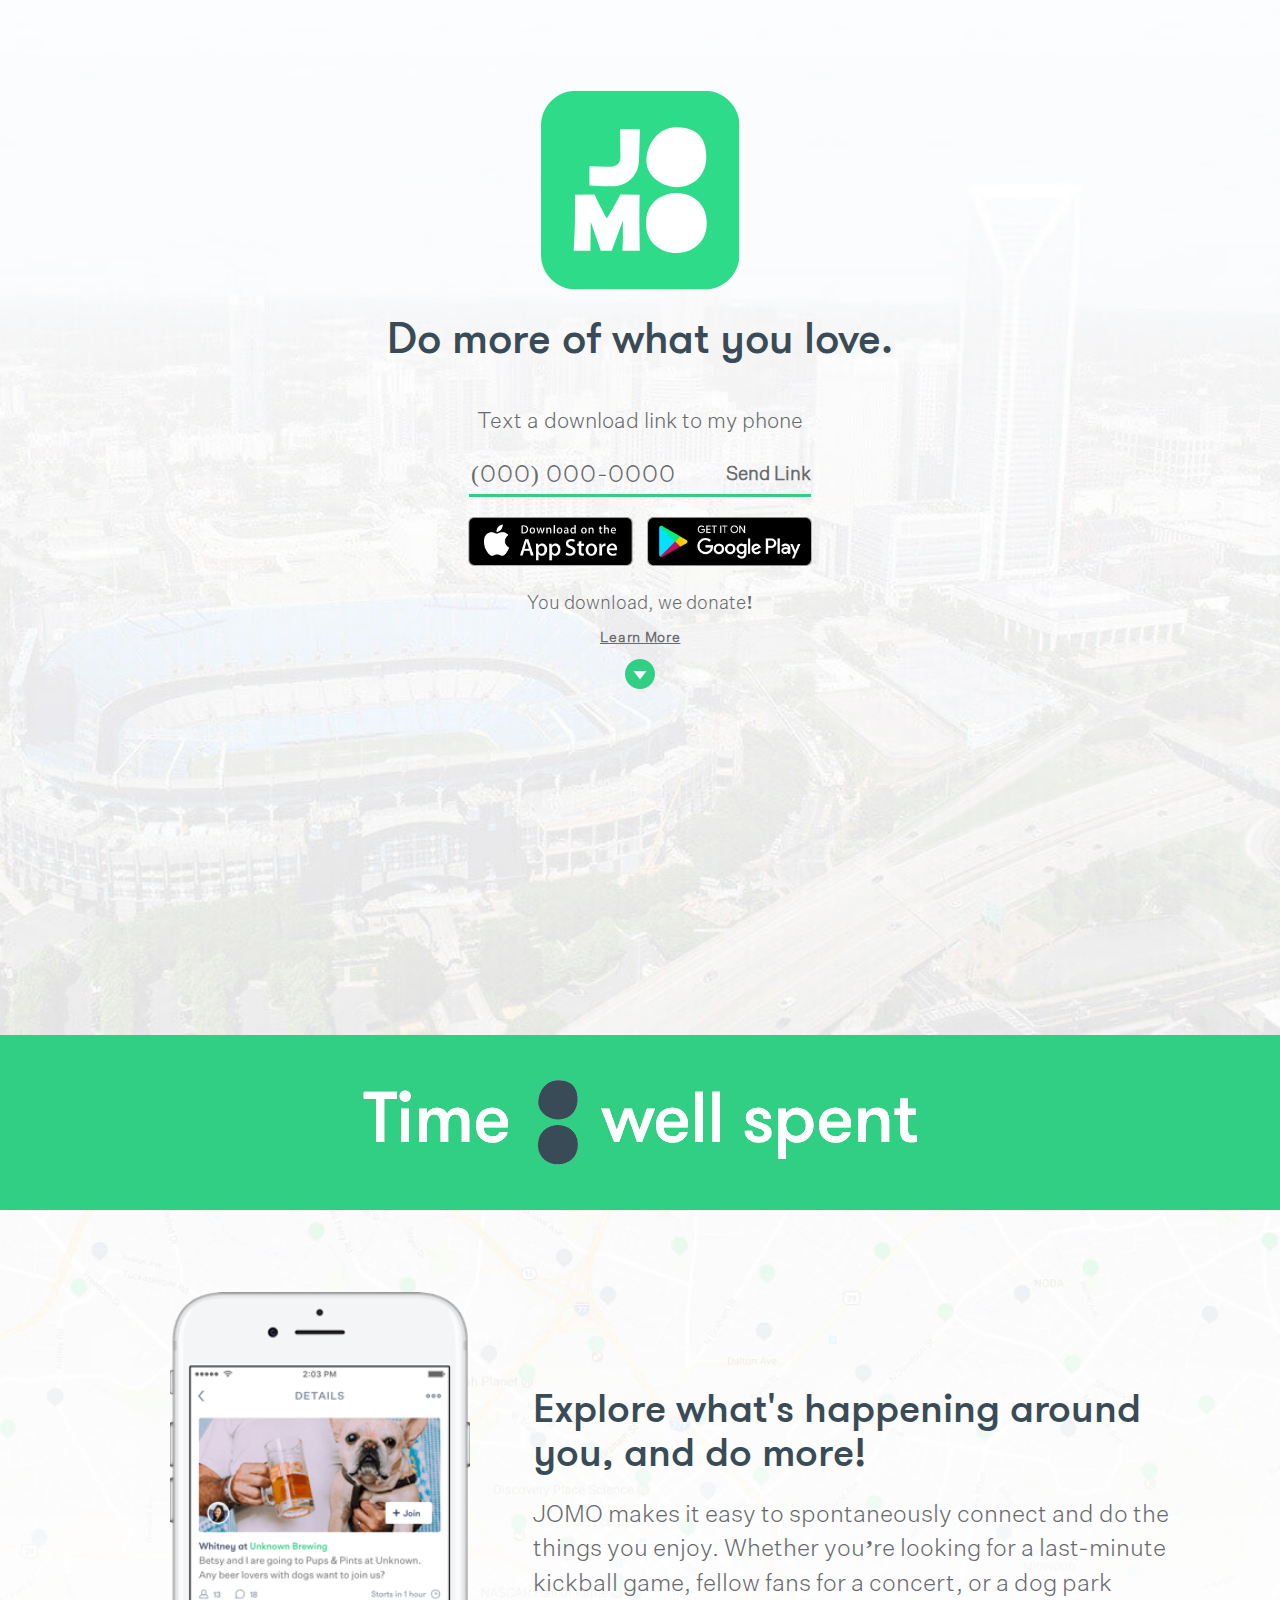
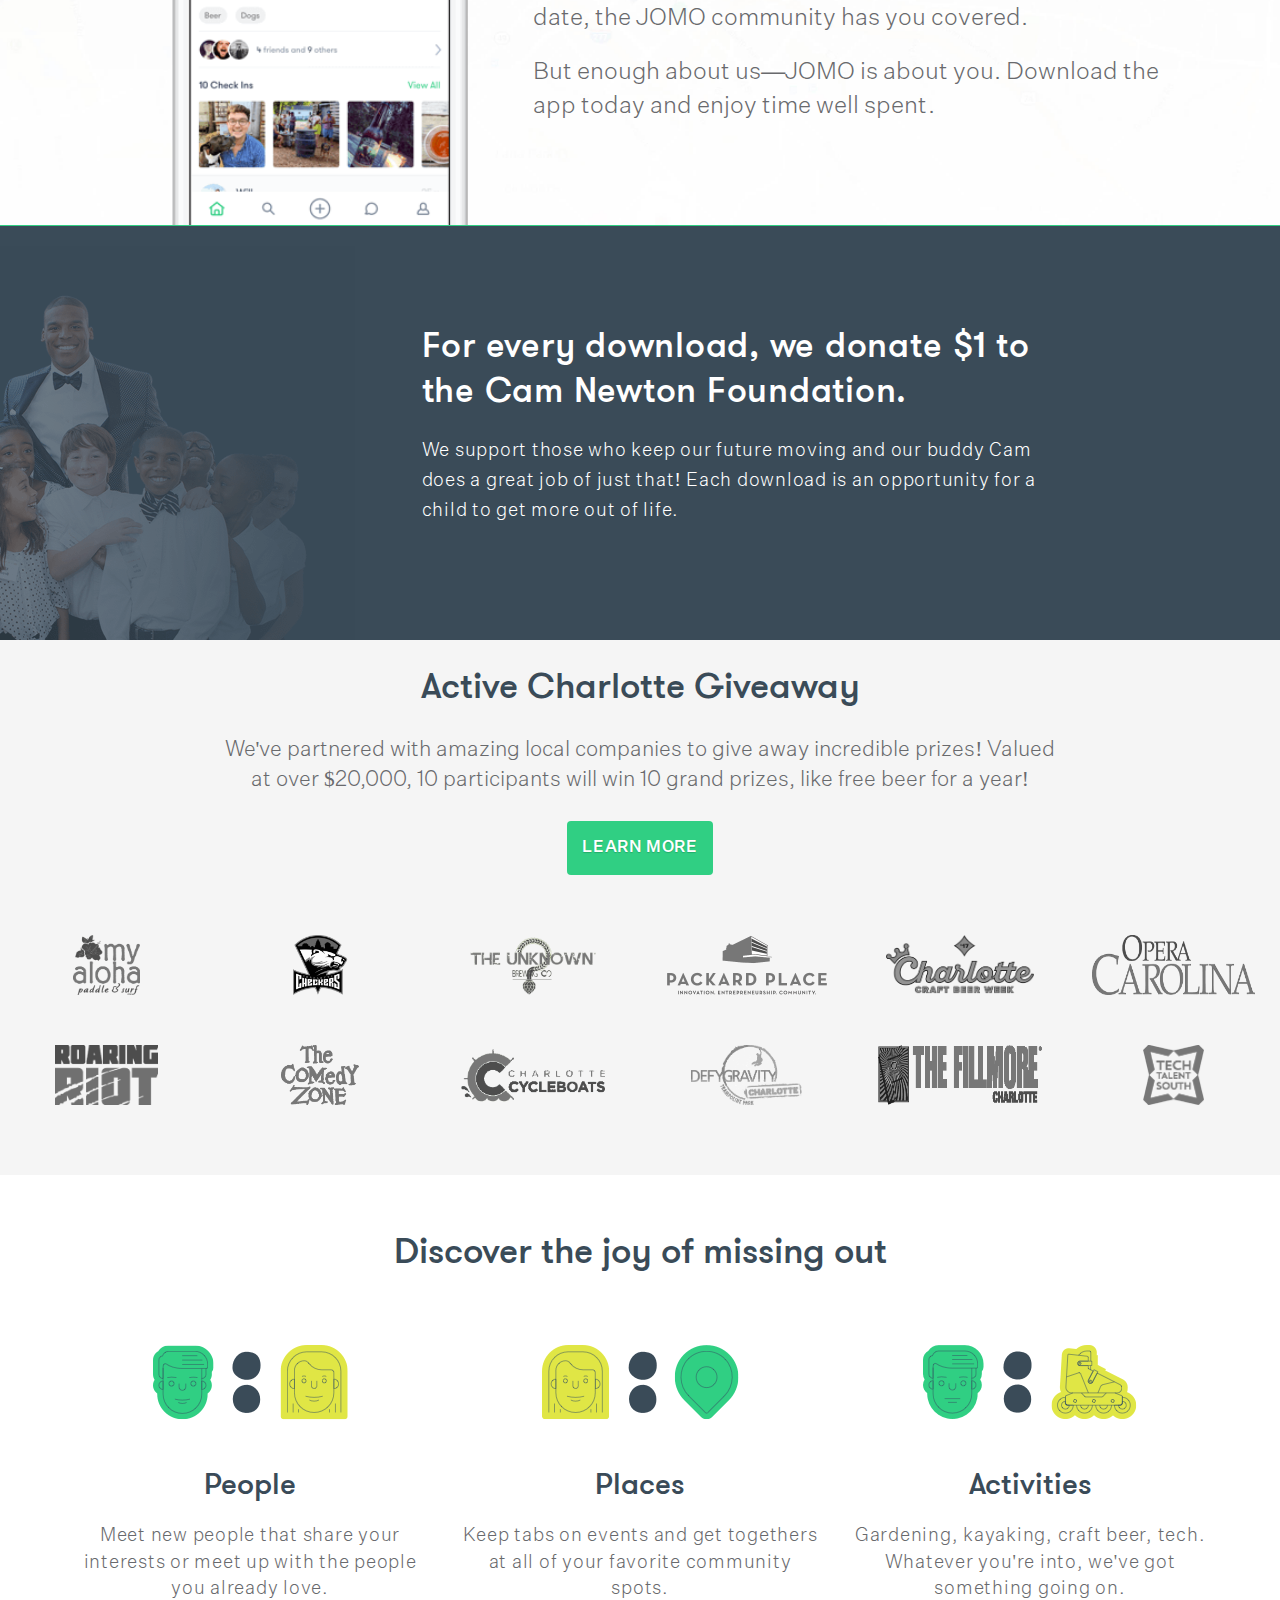
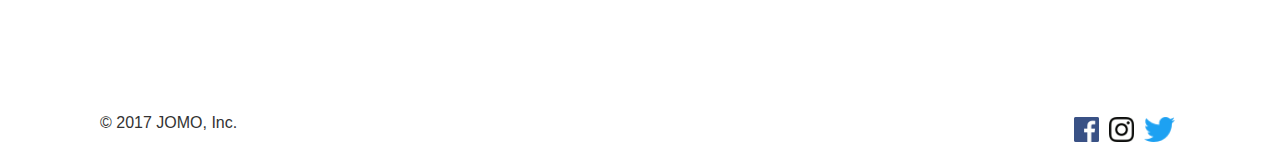
==== public/index.html @ 4aa49a3d "Try loading the charlotte stylesheet on homepage;" ====
<!-- Code created for the JOMO, Inc. website. Designed by Ryan Payne, code written by Jeff Berlin -->

<!DOCTYPE html PUBLIC "-//W3C//DTD HTML 4.01//EN"
      "http://www.w3.org/TR/html4/strict.dtd">
<html>
	<head profile="http://www.w3.org/TR/html4/strict.dtd">
		<meta charset="utf-8">
		<meta name="viewport" content="width=device-width, initial-scale=1">
		<link rel="icon" type="image/png" href="images/jomo_colon_favicon_16x16.png" style="width: 15px;">
		<title>JOMO - Joy of Missing Out</title>
		<!-- Latest compiled and minified CSS -->
    <link rel="stylesheet" href="https://maxcdn.bootstrapcdn.com/bootstrap/3.3.7/css/bootstrap.min.css" integrity="sha384-BVYiiSIFeK1dGmJRAkycuHAHRg32OmUcww7on3RYdg4Va+PmSTsz/K68vbdEjh4u" crossorigin="anonymous">
    <link rel="stylesheet" href="css/style.css">
    <link rel="stylesheet" href="css/charlotte_styles.css">
		<link rel="stylesheet" href="css/responsive.css">
		<link rel="stylesheet" href="css/top-section.css">
		<link rel="stylesheet" href="css/cam-foundation.css">
		<link rel="stylesheet" href="css/partnership.css">
		<link rel="stylesheet" href="css/map.css">
		<link rel="stylesheet" href="css/bottom-section.css">

		<!-- Google Analytics -->
		<script>

			(function(i,s,o,g,r,a,m){i['GoogleAnalyticsObject']=r;i[r]=i[r]||function(){
		  	(i[r].q=i[r].q||[]).push(arguments)},i[r].l=1*new Date();a=s.createElement(o),
		  	m=s.getElementsByTagName(o)[0];a.async=1;a.src=g;m.parentNode.insertBefore(a,m)
		  	})(window,document,'script','https://www.google-analytics.com/analytics.js','ga');

		 	ga('create', 'UA-104861584-1', 'auto');
		 	ga('send', 'pageview');

		</script>

		<!-- Facebook Pixel Code -->
		<script>

			!function(f,b,e,v,n,t,s)


			{if(f.fbq)return;n=f.fbq=function(){n.callMethod?


			n.callMethod.apply(n,arguments):n.queue.push(arguments)};


			if(!f._fbq)f._fbq=n;n.push=n;n.loaded=!0;n.version='2.0';


			n.queue=[];t=b.createElement(e);t.async=!0;


			t.src=v;s=b.getElementsByTagName(e)[0];


			s.parentNode.insertBefore(t,s)}(window,document,'script',


			'https://connect.facebook.net/en_US/fbevents.js');


			fbq('init', '852453918245778');


			fbq('track', 'PageView');

		</script>
		<noscript>
		<img height="1" width="1" src="https://www.facebook.com/tr?id=852453918245778&ev=PageView&noscript=1"/>
		</noscript>
		<!-- End Facebook Pixel Code -->

	</head>

	<body>

		<!-- TOP SECTION -->

		<div class="main container-fluid">

			<div class="time-logo-section">

				<img class="jomo-logo img-responsive center-block" src="images/jomo_logo.svg">

				<h3>Do more of what you love.</h3>

				<p class="sms-text">Text a download link to my phone</p>

				<div class="sms-form">

					<form class="form-group container" onsubmit="sendSMS(this); return false;">

						<div class="input-group">

							<input class="input-group-field phone-number" id="phone" placeholder="(000) 000-0000" type="tel" name="phone" onkeydown="javascript:backspacerDOWN(this,event);" onkeyup="javascript:backspacerUP(this,event);">

						</div>

						<div class="input-group-button">

							<input type="submit" class="button" value="Send Link">

						</div>

					</form>

					<a class="apple-link" id="ios-img" href="http://d.jomoapp.com/iOS">

						<img src="images/jomo_apple_appstore_min.png" class="img-responsive" id="store">

					</a>

					<a class="play-link" id="play-img" href="http://d.jomoapp.com/Android">

						<img src="images/jomo_google_appstore_min.png" class="img-responsive" id="store">

					</a>

				</div>

				<div class="header-under">

					<p>You download, we donate!</p>

					<input class="cam-button" id="cam-button" type="button" value="Learn More">

				</div>

				<div class="downarrow">

					<img class="downarrow-button" src="images/jomo_down_arrow.png">

				</div>

			</div>

		</div>

		<!-- 'Time : well spent' logo section -->

		<div class="container-fluid">

			<div class="time-img row">

				<div class="col-lg-12 col-md-12 col-sm-12 col-xs-12">

					<img class="img-responsive center-block" src="images/jomo_time_logo_min.png">

				</div>

			</div>

		</div>

		<!-- MAP SECTION -->

		<div class="map container-fluid">

			<div class="vertical-align">

				<div class="map-info vertical-margin col-lg-6 col-lg-push-5 col-md-6 col-md-push-5 col-sm-12 col-xs-12">

					<h1>Explore what's happening around you, and do more!</h1>

					<p class="hidden-xs">JOMO makes it easy to spontaneously connect and do the things you enjoy. Whether you’re looking for a last-minute kickball game, fellow fans for a concert, or a dog park date, the JOMO community has you covered.</p>

					<p class="hidden-xs">But enough about us—JOMO is about you. Download the app today and enjoy time well spent.</p>

				</div>

				<div class="phonemap col-lg-4 col-lg-pull-5 col-md-4 col-md-pull-5 col-sm-12">

					<img class="img-responsive center-block" src="images/jomo_event_screenshot_min.png">

				</div>

			</div>

		</div>

		<!-- CAM NEWTON FOUNDATION INFO -->

		<div class="cam container-fluid">

			<div class="row">

				<div class="camlogo col-lg-4 col-md-4 col-sm-12 col-xs-12">

					<img class="img-responsive center-block" src="images/jomo_cam_newton_foundation_kids_min.png">

				</div>

				<div class="donating col-lg-6 col-md-6 col-sm-12 col-xs-12">

					<h1 class="dollar">For every download, we donate $1 to the Cam Newton Foundation.</h1>

					<h5 class="hidden-sm hidden-xs">We support those who keep our future moving and our buddy Cam does a great job of just that! Each download is an opportunity for a child to get more out of life.</h5>

				</div>

			</div>

		</div>

		<!-- PARTNERSHIP SECTION -->

		<div class="container-fluid partnerships">

			<div class="col-sm-12 text-center">

				<h1>Active Charlotte Giveaway</h1>

				<!-- <p>We've teamed up with some amazing local companies! From beer and hockey to music and software, these companies keep Charlotte moving.</p> -->

				<p>We've partnered with amazing local companies to give away incredible prizes! Valued at over $20,000, 10 participants will win 10 grand prizes, like free beer for a year!</p>

				<!-- <img class="img-responsive center-block" src="images/jomo_partners.svg"> -->

				<a href="/charlotte"><button class="prizes-button img-responsive center-block">LEARN MORE</button></a>

			</div>

			<div class="partners row">

				<div class="col-lg-2 col-md-4 col-sm-4 col-xs-6">

					<a href="http://www.standuplkn.com/"><img class="img-responsive center-block" src="images/partners/jomo_my_aloha_grey_min.png"></a>

				</div>

				<div class="col-lg-2 col-md-4 col-sm-4 col-xs-6">

					<a href="http://www.gocheckers.com/"><img class="img-responsive center-block" src="images/partners/jomo_charlotte_checkers_grey_min.png"></a>

				</div>

				<div class="col-lg-2 col-md-4 col-sm-4 col-xs-6">

					<a href="http://www.unknownbrewing.com/"><img class="img-responsive center-block" src="images/partners/jomo_unknown_brewing_grey_min.png"></a>

				</div>

				<div class="col-lg-2 col-md-4 col-sm-4 col-xs-6">

					<a href="https://www.facebook.com/HQCLT/"><img class="img-responsive center-block" src="images/partners/jomo_packard_place_grey_min.png"></a>

				</div>

				<div class="col-lg-2 col-md-4 col-sm-4 col-xs-6">

					<a href="http://charlottecraftbeerweek.org/"><img class="img-responsive center-block" src="images/partners/jomo_charlotte_beer_week_grey_min.png"></a>

				</div>

				<div class="col-lg-2 col-md-4 col-sm-4 col-xs-6">

					<a href="https://www.operacarolina.org/"><img class="img-responsive center-block" src="images/partners/jomo_opera_carolina_grey_min.png"></a>

				</div>

				<div class="col-lg-2 col-md-4 col-sm-4 col-xs-6">

					<a href="https://roaringriot.com/"><img class="img-responsive center-block" src="images/partners/jomo_roaring_riot_grey_min.png"></a>

				</div>

				<div class="col-lg-2 col-md-4 col-sm-4 col-xs-6">

					<a href="https://www.cltcomedyzone.com/"><img class="img-responsive center-block" src="images/partners/jomo_comedy_zone_grey_min.png"></a>

				</div>

				<div class="col-lg-2 col-md-4 col-sm-4 col-xs-6">

					<a href="http://www.charlottecycleboats.com/"><img class="img-responsive center-block" src="images/partners/jomo_charlotte_cycleboats_logo_grey_min.png"></a>

				</div>

				<div class="col-lg-2 col-md-4 col-sm-4 col-xs-6">

					<a href="http://www.defycharlotte.com/"><img class="img-responsive center-block" src="images/partners/jomo_defy_gravity_grey_min.png"></a>

				</div>

				<div class="col-lg-2 col-md-4 col-sm-4 col-xs-6">

					<a href="http://www.fillmorecharlottenc.com/"><img class="img-responsive center-block" src="images/partners/jomo_fillmore_grey_min.png"></a>

				</div>

				<div class="col-lg-2 col-md-4 col-sm-4 col-xs-6">

					<a href="https://www.techtalentsouth.com/"><img class="img-responsive center-block" src="images/partners/jomo_tech_talent_south_grey_min.png"></a>

				</div>

			</div>

		</div>

		<!-- BOTTOM / FOOTER SECTION -->

		<div class="container-fluid bottom-header hidden-sm hidden-xs">

			<div class="col-sm-12">

				<h1>Discover the joy of missing out</h1>

			</div>

		</div>

		<div class="container bottom hidden-sm hidden-xs">

			<div class="row">

				<div class="col-md-4 bottom-info">

					<img class="img-responsive center-block" src="images/jomo_people_min.png">

					<h2>People</h2>

					<h5>Meet new people that share your interests or meet up with the people you already love.</h5>

				</div>

				<div class="col-md-4 bottom-info">

					<img class="img-responsive center-block" src="images/jomo_places_min.png" >

					<h2>Places</h2>

					<h5>Keep tabs on events and get togethers at all of your favorite community spots.</h5>

				</div>

				<div class="col-md-4 bottom-info">

					<img class="img-responsive center-block" src="images/jomo_activities_min.png" >

					<h2>Activities</h2>

					<h5>Gardening, kayaking, craft beer, tech. Whatever you're into, we've got something going on.</h5>

				</div>

			</div>

		</div>

		<div class="container-fluid footer">

			<div class="row">

				<div class="col-xs-6 col-xs-push-6">

					<a href="https://twitter.com/jomoapp"><img src="images/jomo_twitter_min.png" class="img-responsive"></a>

					<a href="https://www.instagram.com/jomoapp/"><img src="images/jomo_instagram_min.png" class="img-responsive"></a>

					<a href="https://www.facebook.com/JOMOapp/"><img src="images/jomo_facebook_min.png" class="img-responsive"></a>

				</div>

				<div class="col-xs-6 col-xs-pull-6">

					<p>&copy; 2017 JOMO, Inc.</p>

				</div>

			</div>

		</div>


    <!-- Latest compiled and minified JavaScript -->
    <script src="https://code.jquery.com/jquery-3.2.1.min.js" integrity="sha256-hwg4gsxgFZhOsEEamdOYGBf13FyQuiTwlAQgxVSNgt4=" crossorigin="anonymous"></script>
		<script src="https://cdnjs.cloudflare.com/ajax/libs/popper.js/1.11.0/umd/popper.min.js" integrity="sha384-b/U6ypiBEHpOf/4+1nzFpr53nxSS+GLCkfwBdFNTxtclqqenISfwAzpKaMNFNmj4" crossorigin="anonymous"></script>
		<script src="https://maxcdn.bootstrapcdn.com/bootstrap/3.3.7/js/bootstrap.min.js" integrity="sha384-Tc5IQib027qvyjSMfHjOMaLkfuWVxZxUPnCJA7l2mCWNIpG9mGCD8wGNIcPD7Txa" crossorigin="anonymous"></script>

		<script src="js/main.js"></script>
	</body>
</html>
---- public/css/style.css ----
/* Code created for the JOMO, Inc. website. Designed by Ryan Payne, code written by Jeff Berlin */

@font-face {
	font-family: GT-Walsheim-Medium;
	src: url(GT-WALSHEIM-PRO-MEDIUM_0.TTF);
}

@font-face {
	font-family: GT-Walsheim-Thin;
	src: url(GT-Walsheim-Pro-Trial-Thin.otf);
}

@font-face {
	font-family: GT-Walsheim-Oblique;
	src: url(GT-Walsheim-Pro-Trial-Light-Oblique.otf);
}

@font-face {
	font-family: SourceSansPro-Light;
	src: url(SourceSansPro-Light.otf);
}

@font-face {
	font-family: UntitledSansTest-Bold;
	src: url(UntitledSansTest-Bold.otf);
}

@font-face {
	font-family: UntitledSansTest-Light;
	src: url(UntitledSansTest-Light.otf);
}

@font-face {
	font-family: UntitledSansTest-Medium;
	src: url(UntitledSansTest-Medium.otf);
}

html, body {
	overflow-x: hidden;
	width: 100%;
}

.time-logo-section h3, .partnerships h1, .bottom-info h2, .bottom-header h1, .map-info h1  {
	font-family: "GT-Walsheim-Medium";
	color: #3a4b58;
}

.header-under h4 {
	font-family: "GT-Walsheim-Thin";
	color: #3a4b58;
}

.sms-text, #phone, #phone input, .input-group-field::placeholder, .header-under p, .header-under input, .input-group-button input, .map-info p, .partnerships p, .bottom-info h5, footer p {
	font-family: "UntitledSansTest-Light";
	color: #696a6d;
}

.prizes-button {
	margin-bottom: 5rem;
	/*margin-top: 1rem;*/
	font-size: 16px;
	color: #FFFFFF;
	letter-spacing: 0.8px;
	line-height: 24px;
	text-shadow: 0 1px 1px #23AB6A;
	background: #30CF83;
	border-radius: 4px;
	padding: 1.5rem;
	font-family: 'UntitledSansTest-Medium';
	outline: none;
	border: none;
}
---- public/css/charlotte_styles.css ----
/* Code created for the JOMO, Inc. website. Designed by Ryan Payne, code written by Jeff Berlin */

@font-face {
	font-family: GT-Walsheim-Medium;
	src: url(GT-WALSHEIM-PRO-MEDIUM_0.TTF);
}

@font-face {
	font-family: GT-Walsheim-Thin;
	src: url(GT-Walsheim-Pro-Trial-Thin.otf);
}

@font-face {
	font-family: GT-Walsheim-Oblique;
	src: url(GT-Walsheim-Pro-Trial-Light-Oblique.otf);
}

@font-face {
	font-family: SourceSansPro-Light;
	src: url(SourceSansPro-Light.otf);
}

@font-face {
	font-family: UntitledSansTest-Bold;
	src: url(UntitledSansTest-Bold.otf);
}

@font-face {
	font-family: UntitledSansTest-Light;
	src: url(UntitledSansTest-Light.otf);
}

@font-face {
	font-family: UntitledSansTest-Medium;
	src: url(UntitledSansTest-Medium.otf);
}

a {
	text-decoration: none !important;
}

/* colors: green #30cf83, blue #3a4b58, dark blue #211d3d, light grey #d2d4d3, dark grey #696a6d */

html, body {
	overflow-x: hidden;
	width: 100%;
}

.top-section {
	margin-top: 3rem;
	margin-bottom: 3rem;
}

.top-logo {
	height: 130px;
	margin-bottom: 2.5rem;
}

.top-section h1 {
	font-family: 'GT-Walsheim-Medium';
	color: #3a4b58;
	margin-bottom: 1.8rem;
}

.top-section h4 {
	font-family: 'UntitledSansTest-Light';
	color: #696a6d;
	font-weight: 400;
	font-size: 16pt;
	padding-left: 1rem;
	padding-right: 1rem;
	margin-bottom: 2.5rem;
}

.download-top {
	background-color: #3a4b58;
	padding-top: 4rem;
	padding-bottom: 4rem;
}

.download-top h1 {
	font-family: 'GT-Walsheim-Medium';
	color: #ffffff;
	font-size: 32pt;
	margin-bottom: 3.5rem;
}

.download-top h4 {
	color: #ffffff;
	font-family: 'GT-Walsheim-Medium';
	font-size: 20pt;
	margin-bottom: .5rem;
	letter-spacing: .2px;
}

.playstore img {
	height: 50px;
}

.playstore img:hover, .prizes img:hover, .playstore-images img:hover, .rules-button:hover {
	cursor: pointer;
}

.apple-store {
	margin-right: 2rem;
}

.playstore {
	display: inline-flex;
}

.entry {
	margin-top: 1rem;
}

.hint {
	padding: 1rem;
	display: inline-flex;
}

.hint img {
	height: 70px;
}

.hint h4 {
	font-family: 'UntitledSansTest-Light';
	color: #ffffff;
	font-size: 18pt;
	margin-top: 0px;
	margin-bottom: 0px;
	margin-left: 1rem;
	padding-top: 2rem;
}

/* Image for promotions */
.promos {
	margin-left: 1rem;
	margin-right: 1rem;
	margin-bottom: 5rem;
}

.prizes, .reminder {
	margin-top: 43px;
}

.prizes img, .reminder {
	max-height: 500px;
}

.reminder {
	background-image: url('../images/background_min.jpg');
	background-repeat: none;
	background-size: cover;
	height: 500px;
	width: 100%;
	display: inline-block;
}

.logo {
	height: 140px;
	margin-top: 8rem;
}

.reminder h2 {
	font-family: 'GT-Walsheim-Medium';
	color: #ffffff;
	margin-top: 4rem;
	padding-left: 2rem;
	padding-right: 2rem;
}

.playstore-images {
	display: inline-flex;
}

.playstore-images img {
	height: 50px;
	margin-top: 1.5rem;
}

.reminder h3, #drawing-date {
	font-family: 'UntitledSansTest-Light';
	color: #ffffff;
	margin-top: 4rem;
}

.bottom-section-mobile {
	background-color: #3a4b58;
	background-repeat: no-repeat;
	background-size: cover;
	margin-bottom: 5rem;
}

.bottom-section-mobile h2 {
	font-family: 'GT-Walsheim-Medium';
	color: #ffffff;
	margin-top: 4rem;
	padding-left: 1.5rem;
	padding-right: 1.5rem;
}

#drawing-date {
	margin-bottom: 5rem;
}

.rules-button {
	margin-bottom: 5rem;
	font-size: 18px;
	color: #FFFFFF;
	letter-spacing: 0.8px;
	line-height: 24px;
	text-shadow: 0 1px 1px #23AB6A;
	background: #30CF83;
	border-radius: 4px;
	padding: 2rem;
	font-family: 'UntitledSansTest-Medium';
	outline: none;
	border: none;
}

@media (max-width: 993px) {

	.top-section h4 {
		line-height: 1.4;
	}

}

@media (max-width: 977px) {

	.hint h4 {
		margin-left: 0;
		padding-left: 0 !important;
		padding-right: 0 !important;
	}

	.hint img {
		margin-left: 3rem;
	}

}

@media (max-width: 855px) {

	.download-top h4 {
		padding-right: 1.5rem;
		padding-left: 1.5rem;
	}

	.tip h4 {
		font-size: 14pt;
	}

}

@media (max-width: 769px) {

	.reminder h2 {
		padding-left: 1rem;
		padding-right: 1rem;
	}

	.hint {
		display: block;
	}

	.hint img {
		margin-left: auto;
		margin-top: .5rem;
	}

}

@media (max-width: 459px) {

	.logo {
		height: 120px;
	}

	.reminder h2 {
		font-size: 18pt;
	}

}

@media (max-width: 385px) {

	.logo {
		height: 110px;
	}

	.reminder h2 {
		font-size: 14pt;
	}

}
@media (max-width: 361px) {

	.top-section h4 {
		font-size: 14pt;
	}

}

/* RULES PAGE */

@media (max-width: 767px) {

	.main p {
		padding-right: 1rem;
		padding-left: 1rem;
	}

	.section {
		margin-left: 0rem !important;
	}

}

.prizes-button {
	margin-bottom: 5rem;
	/*margin-top: 1rem;*/
	font-size: 16px;
	color: #FFFFFF;
	letter-spacing: 0.8px;
	line-height: 24px;
	text-shadow: 0 1px 1px #23AB6A;
	background: #30CF83;
	border-radius: 4px;
	padding: 1.5rem;
	font-family: 'UntitledSansTest-Medium';
	outline: none;
	border: none;
}
---- public/css/responsive.css ----
/* Code created for the JOMO, Inc. website. Designed by Ryan Payne, code written by Jeff Berlin */

@media (max-width: 1363px) {

	.donating h5 {
		font-size: 14pt !important;
	}

}

@media (max-width: 1301px) {

	.dollar {
		font-size: 26pt;
	}

}

@media (max-width: 1199px) {

	.map-info p {
		font-size: 16pt !important;
	}

}

@media (max-width: 1169px) {

	.donating {
		margin-right: 0rem !important;
	}

	.phonemap h1 {
		font-size: 28pt;
	}

	.phonemap p {
		font-size: 18pt !important;
	}

}

@media (max-width: 1143px) {

	.dollar {
		font-size: 24pt;
	}

}


@media (max-width: 1131px) {

	.map-info h1, .map-info p {
		margin-left: 5rem !important;
	}

}

@media (max-width: 1047px) {

	.map-info h1 {
		font-size: 28pt !important;
	}

	.partnerships p {
		padding-right: 8rem !important;
		padding-left: 8rem !important;
	}

}

@media (max-width: 991px) {

	.time-logo-section {
		margin-right: 0rem !important;
		margin-bottom: 2rem;
		padding-left: 0rem !important;
		padding-right: 0rem !important;
		text-align: center;
	}

	.time-logo-section h3 {
		padding-right: 10rem !important;
		padding-left: 10rem !important;
		margin-bottom: 2rem;
	}

	.time-logo-section a {
		padding-top: 0 !important;
		padding-bottom: 0 !important;
	}

	.play-link, .play-link img, .apple-link img {
		padding-right: 0px !important;
	}

	.apple-link {
		margin-right: 10px;
	}

	.phonemap {
		text-align: center;
	}

	.phonemap img {
		margin-top: 12px !important;
	}

	.map-info {
		margin-bottom: 2rem !important;
		margin-top: 2rem !important;
		margin-left: 0rem !important;
		padding-left: 1rem !important;
		padding-right: 1rem !important;
		text-align: center;
	}

	.map-info h1, .map-info p {
		margin-left: 0 !important;
	}

	.map-info p {
		padding-right: 10rem !important;
		padding-left: 10rem !important; 
	}

	.donating {
		margin-top: 0 !important;
		margin-left: 0px !important;
		background-color: #30cf83;
	}

	.dollar {
		text-align: center;
		font-size: 24pt;
		margin-top: 1rem !important;
		margin-left: 2rem !important;
		margin-right: 2rem !important;
	}

	.footer {
		margin-top: 2rem;
	}

}

@media (max-width: 876px) {

	.partnerships p {
		font-size: 14pt !important;
	}

}

@media (max-width: 823px) {

	.time-logo-section h3, #phone, #phone input {
		font-size: 16pt;
	}

}

@media (max-width: 767px) {

	.map-info h1 {
		margin-top: 0rem !important;
		margin-bottom: 0rem !important;
	}

	.map-info {
		margin-top: 5rem !important;
		margin-bottom: 5rem !important;
	}

	.donating {
		margin-right: 0rem !important;
	}

	.dollar {
		font-size: 20pt;
	}

	.phonemap img, .footer p, .footer a {
		text-align: center;
	}

}

@media (max-width: 686px) {

	.map-info h1 {
		font-size: 24pt !important;
	}

}

@media (max-width: 667px) {

	.footer {
		padding-right: 10rem !important;
		padding-left: 10rem !important;
	}

}

@media (max-width: 590px) {

	.text-sms, .form-group, .sms-text {
		display: none;
	}

	.time-img img {
		height: 60px !important;
	}

	.partnerships p {
		padding-left: 2rem !important;
		padding-right: 2rem !important;
	}

}

@media (max-width: 579px) {

	.time-logo-section h3 {
		padding-left: 2rem !important;
		padding-right: 2rem !important;
	}

}

@media (max-width: 557px) {

	.map-info h1 {
		font-size: 22pt !important;
	}

}

@media (max-width: 512px) {

	.map-info h1 {
		font-size: 20pt !important;
	}

}

@media (max-width: 507px) {

	.footer {
		padding-left: 3rem !important;
		padding-right: 3rem !important;
	}

	.partners a img {
		height: 65px !important;
	}

}

@media (max-width: 490px) {

	.dollar {
		font-size: 18pt;
	}

}

@media (max-width: 430px) {

	.partnerships p {
		font-size: 12pt !important;
	}

	.jomo-logo {
		height: 150px !important;
	}

	.time-logo-section h3 {
		font-size: 30pt !important;
	}

}

@media (max-width: 413px) {

	.partners a img {
		height: 65px !important;
		margin-bottom: 1rem !important;
	}

}

@media (max-width: 367px) {

	.footer {
		padding-right: 1rem !important;
		padding-left: 1rem !important;
	}

}

@media (max-width: 359px) {

	.apple-link {
		margin-right: 0 !important;
	}

}

@media (max-width: 350px) {

	.partners a img {
		height: 60px !important;
	}

}

@media (max-width: 340px) {

	.dollar {
		font-size: 16pt;
	}

}

@media (max-width: 333px) {

	.time-logo-section a, .apple-link, .play-link {
		padding: 0 !important;
	}

	.time-logo-section, .time-logo-section h3, .jomo-logo {
		margin-bottom: 2rem !important;
	}

	.jomo-logo {
		height: 130px !important;
	}

	.time-logo-section {
		margin: 8vh 0 !important;
	}

	.time-logo-section h3 {
		font-size: 26pt !important;
	}

	.partnerships p {
		padding-left: 1rem !important;
		padding-right: 1rem !important;
	}

}
---- public/css/top-section.css ----
/* Code created for the JOMO, Inc. website. Designed by Ryan Payne, code written by Jeff Berlin */

.container-fluid {
	padding: 0;
}

.main {
	background-image: url('../images/jomo_charlotte_background_min.jpg');
	background-position: center;
	background-size: cover;
	background-repeat: no-repeat;
	text-align: center;
	height: 115vh;
	vertical-align: middle;
}

.time-logo-section {
	vertical-align: middle;
	margin: 10vh 0;
}

.jomo-logo {
	text-align: center;
	margin-bottom: 3rem;
}

.time-logo-section h3 {
	font-size: 32pt;
	margin-bottom: 4rem;
}

.sms-text {
	font-size: 16pt;
	font-weight: 550;
}

form {
	margin-top: 2rem;
	display: block;
	position: relative;
	min-width: 341px;
	text-align: center;
}

.form-group {
	position: relative;
	margin-bottom: 20px;
	width: 342px;
	padding-left: 0 !important;
	padding-right: 0 !important;
}

.form-group input {
	border: 0;
	outline: none;
}

.input-group input {
	background-color: transparent;
	vertical-align: middle;
	font-size: 18pt;
	letter-spacing: .95px;
	text-align: left;
	width: 248px;
}

.input-group {
	display: table;
	width: 100%;
}

.input-group, .input-group-button {
	display: table-cell;
	border-bottom: 3px solid #30cf83;
	text-align: left;
}

.input-group-button {
	padding-top: 0;
	padding-bottom: 0;
	height: 100%;
}

.input-group-button input {
	background-color: transparent;
	border-radius: 10px;
	font-weight: 900;
	font-size: 14pt;
	vertical-align: middle;
	padding: 0;
}

.input-group-button input:active {
	transform: translateY(2px);
}

.time-logo-section a {
	width: 165px;
	display: inline-block;
	padding-left: 0px;
}

.time-logo-section a img:active {
	transform: translateY(1px);
}

.apple-link {
	margin-right: 1rem;
}

.header-under {
	margin-top: 2rem;
}

.header-under p {
	font-size: 14pt;
	font-weight: 550;
}

.header-under input {
	background-color: transparent;
	border: 0;
	border-radius: 0;
	padding: 0;
	text-decoration: underline;
	letter-spacing: 0.05em;
	line-height: 1.46;
	font-weight: 900;
	outline: none;
	margin-bottom: 1rem;
}

.downarrow img {
	width: 30px;
}

.downarrow {
	text-align: center;
}

.downarrow img:hover {
	cursor: pointer;
}

/* Time : well spent logo section */

.time-img {
	background-color: #30cf83;
	text-align: center;
}

.time-img img {
	padding: 15px;
	margin: 3rem auto;
	height: fit-content;
}
---- public/css/partnership.css ----
/* Code created for the JOMO, Inc. website. Designed by Ryan Payne, code written by Jeff Berlin */

.partnerships {
	background-color: #f5f5f5;
	width: 100%;
	text-align: center;
	margin-top: -5px;
}

.partnerships h1 {
	text-align: center;
	margin-top: 3rem;
	margin-bottom: 2.5rem;
	color: #3a4b58;
}

.partnerships p {
	font-size: 16pt;
	margin-bottom: 2.5rem;
	padding-left: 20rem;
	padding-right: 20rem;
}

.text-center img {
	margin-bottom: 4rem;
}

.partners {
	text-align: center;
	margin-top: 3rem;
	margin-bottom: 3rem;
	padding-left: 15px;
	padding-right: 15px;
}

.partners a img {
	height: 80px;
	padding: 10px;
	margin-bottom: 3rem;
	vertical-align: middle;
}

a {
	text-decoration: none !important;
}

.prizes-button {
	margin-bottom: 5rem;
	/*margin-top: 1rem;*/
	font-size: 16px;
	color: #FFFFFF;
	letter-spacing: 0.8px;
	line-height: 24px;
	text-shadow: 0 1px 1px #23AB6A;
	background: #30CF83;
	border-radius: 4px;
	padding: 1.5rem;
	font-family: 'UntitledSansTest-Medium';
	outline: none;
	border: none;
}
---- public/css/map.css ----
/* Code created for the JOMO, Inc. website. Designed by Ryan Payne, code written by Jeff Berlin */

.map {
	background-image: url('../images/jomo_charlotte_map_pins_min.jpg');
	background-position: center;
	background-repeat: no-repeat;
	background-size: cover;
	border-bottom: 1px solid #30cf83;
	margin-top: -5px;
	width: 100%;
	display: flex;
}

.phonemap img {
	width: 300px;
	margin-top: 82px;
}

.phonemap {
	padding: 0;
}

.map-info {
	margin-top: 16rem;
	vertical-align: middle;
	padding: 0;
}

.map-info h1 {
	font-size: 30pt;
}

.map-info p {
	font-size: 18pt;
	font-weight: 550;
	margin-top: 20px;
}
---- public/css/bottom-section.css ----
/* Code created for the JOMO, Inc. website. Designed by Ryan Payne, code written by Jeff Berlin */

.bottom-header h1 {
	text-align: center;
	padding-top: 40px;
	margin-bottom: 50px;
	background-color: transparent;
}

.bottom {
	text-align: center;
}

.bottom-info img, .bottom-info h2 {
	padding-bottom: 10px;
}

.bottom-info h5 {
	line-height: 140%;
	letter-spacing: .75px;
	font-size: 14pt;
}

.bottom-info {
	margin-bottom: 100px;
}

.footer {
	margin-bottom: 20px;
	padding-right: 10rem;
	padding-left: 10rem;
}

.footer p {
	float: left;
	vertical-align: middle;
	font-size: 12pt;
}

.footer a {
	float: right;
	display: inline-block;
	padding: .5rem;
}

.footer a img {
	height: 25px;
}
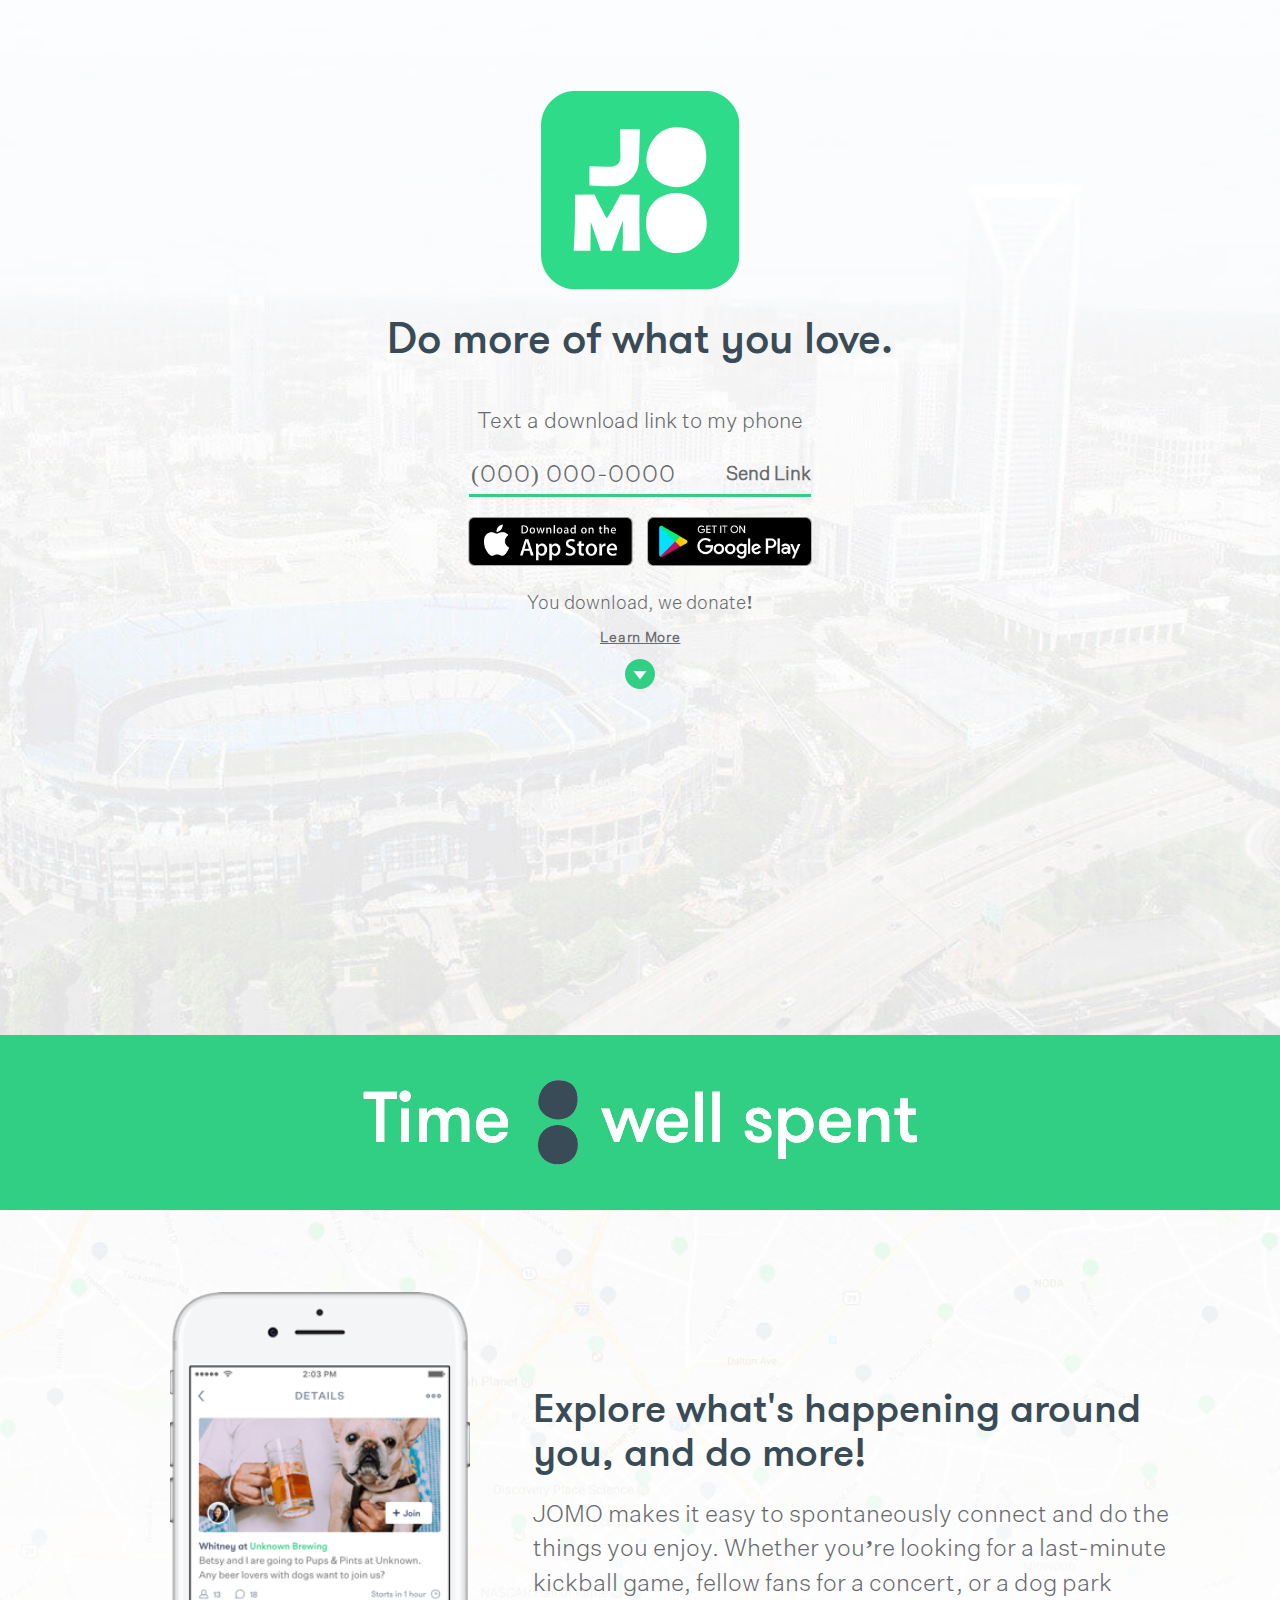
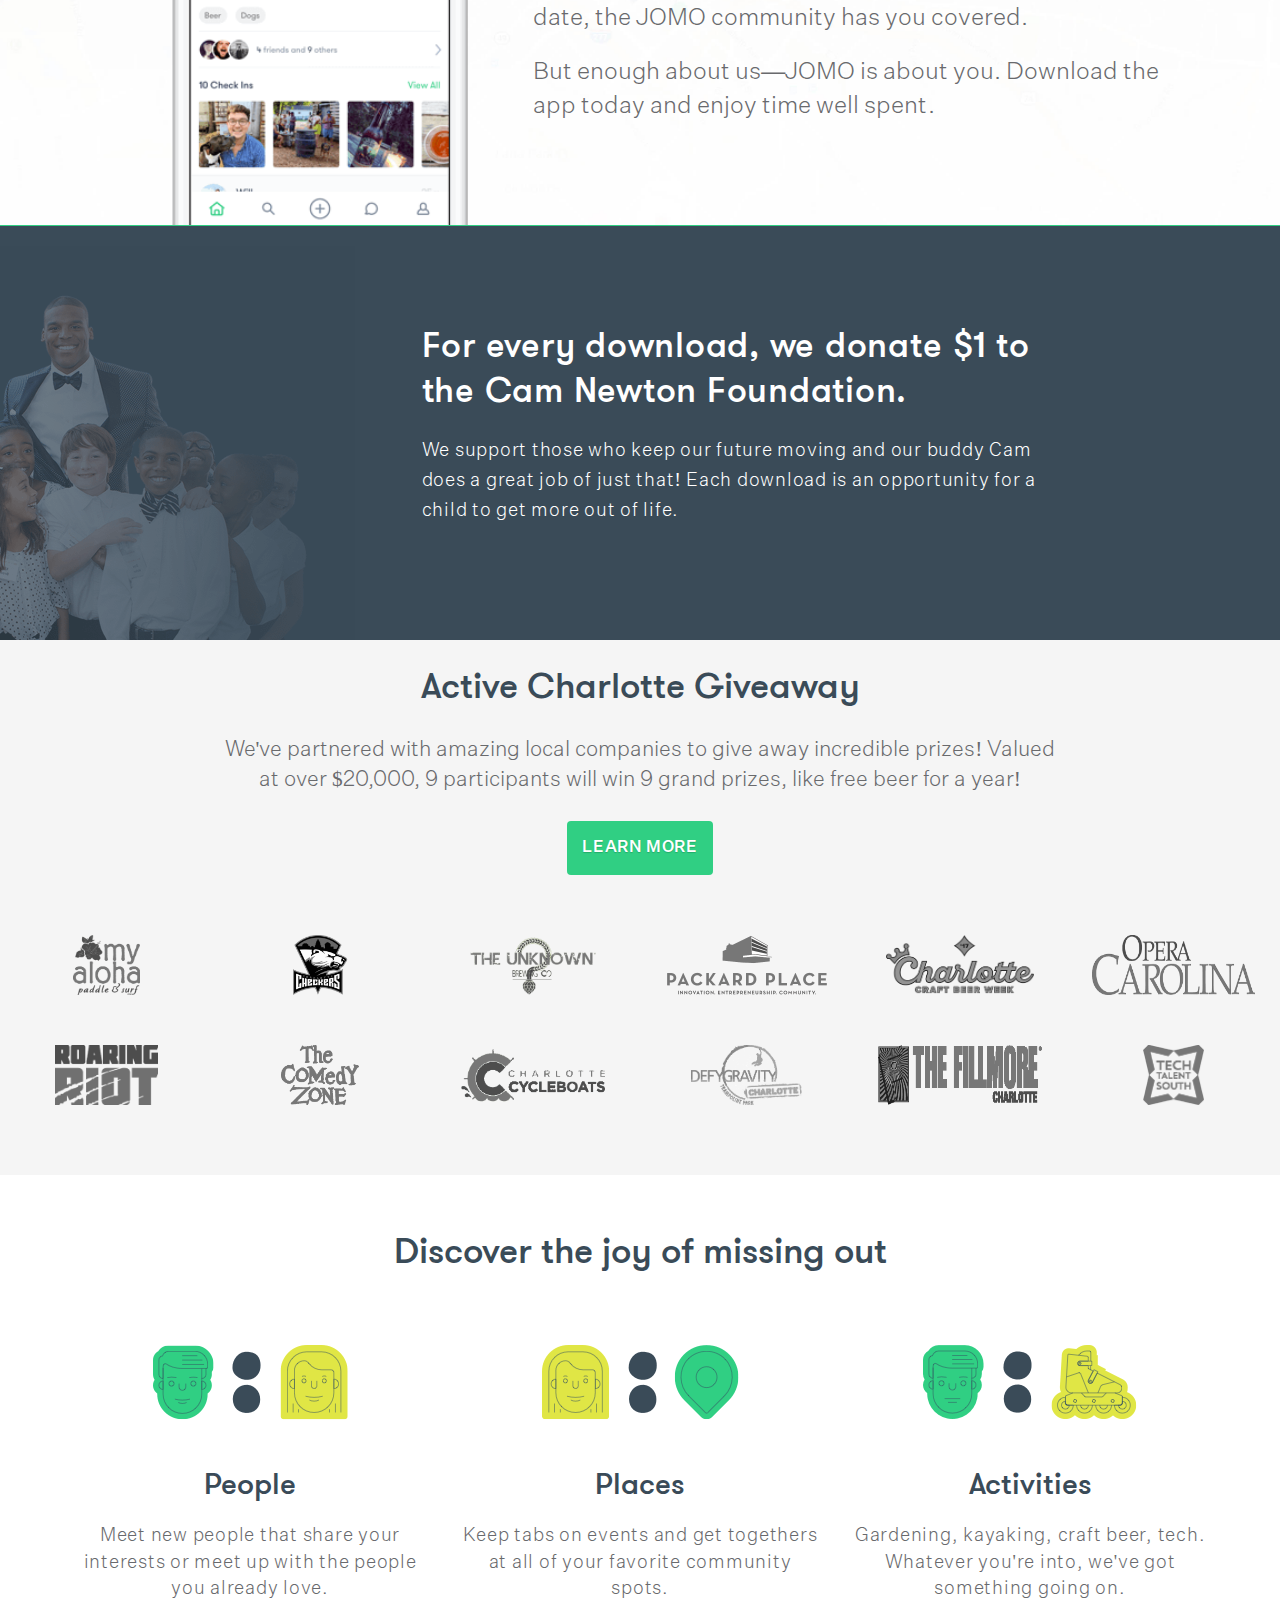
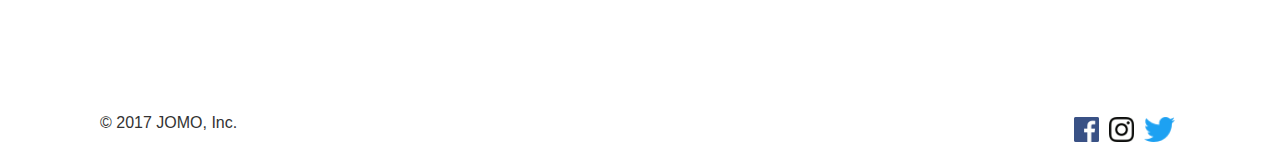
==== commit 1338ec34: "Fixed number of prizes in partnerships section" ====
--- a/public/index.html
+++ b/public/index.html
@@ -11,7 +11,6 @@
 		<!-- Latest compiled and minified CSS -->
     <link rel="stylesheet" href="https://maxcdn.bootstrapcdn.com/bootstrap/3.3.7/css/bootstrap.min.css" integrity="sha384-BVYiiSIFeK1dGmJRAkycuHAHRg32OmUcww7on3RYdg4Va+PmSTsz/K68vbdEjh4u" crossorigin="anonymous">
     <link rel="stylesheet" href="css/style.css">
-    <link rel="stylesheet" href="css/charlotte_styles.css">
 		<link rel="stylesheet" href="css/responsive.css">
 		<link rel="stylesheet" href="css/top-section.css">
 		<link rel="stylesheet" href="css/cam-foundation.css">
@@ -77,221 +76,145 @@
 		<!-- TOP SECTION -->
 
 		<div class="main container-fluid">
-
 			<div class="time-logo-section">
-
 				<img class="jomo-logo img-responsive center-block" src="images/jomo_logo.svg">
 
 				<h3>Do more of what you love.</h3>
-
 				<p class="sms-text">Text a download link to my phone</p>
 
 				<div class="sms-form">
-
 					<form class="form-group container" onsubmit="sendSMS(this); return false;">
-
 						<div class="input-group">
-
 							<input class="input-group-field phone-number" id="phone" placeholder="(000) 000-0000" type="tel" name="phone" onkeydown="javascript:backspacerDOWN(this,event);" onkeyup="javascript:backspacerUP(this,event);">
-
 						</div>
 
 						<div class="input-group-button">
-
 							<input type="submit" class="button" value="Send Link">
-
 						</div>
-
 					</form>
 
-					<a class="apple-link" id="ios-img" href="http://d.jomoapp.com/iOS">
-
+					<a class="apple-link" id="ios-img" href="https://itunes.apple.com/us/app/jomo-time-well-spent/id1196979318" target="_blank">
 						<img src="images/jomo_apple_appstore_min.png" class="img-responsive" id="store">
-
 					</a>
 
-					<a class="play-link" id="play-img" href="http://d.jomoapp.com/Android">
-
+					<a class="play-link" id="play-img" href="https://play.google.com/store/apps/details?id=com.jomoapp.jomo&hl=en" target="_blank">
 						<img src="images/jomo_google_appstore_min.png" class="img-responsive" id="store">
-
 					</a>
-
 				</div>
 
 				<div class="header-under">
-
 					<p>You download, we donate!</p>
 
 					<input class="cam-button" id="cam-button" type="button" value="Learn More">
-
 				</div>
 
 				<div class="downarrow">
-
 					<img class="downarrow-button" src="images/jomo_down_arrow.png">
-
-				</div>
-
-			</div>
-
+				</div>
+
+			</div>
 		</div>
 
 		<!-- 'Time : well spent' logo section -->
 
 		<div class="container-fluid">
-
 			<div class="time-img row">
-
 				<div class="col-lg-12 col-md-12 col-sm-12 col-xs-12">
-
 					<img class="img-responsive center-block" src="images/jomo_time_logo_min.png">
-
-				</div>
-
-			</div>
-
+				</div>
+			</div>
 		</div>
 
 		<!-- MAP SECTION -->
 
 		<div class="map container-fluid">
-
 			<div class="vertical-align">
-
 				<div class="map-info vertical-margin col-lg-6 col-lg-push-5 col-md-6 col-md-push-5 col-sm-12 col-xs-12">
-
 					<h1>Explore what's happening around you, and do more!</h1>
-
 					<p class="hidden-xs">JOMO makes it easy to spontaneously connect and do the things you enjoy. Whether you’re looking for a last-minute kickball game, fellow fans for a concert, or a dog park date, the JOMO community has you covered.</p>
-
 					<p class="hidden-xs">But enough about us—JOMO is about you. Download the app today and enjoy time well spent.</p>
-
 				</div>
 
 				<div class="phonemap col-lg-4 col-lg-pull-5 col-md-4 col-md-pull-5 col-sm-12">
-
 					<img class="img-responsive center-block" src="images/jomo_event_screenshot_min.png">
-
-				</div>
-
-			</div>
-
+				</div>
+			</div>
 		</div>
 
 		<!-- CAM NEWTON FOUNDATION INFO -->
 
 		<div class="cam container-fluid">
-
 			<div class="row">
-
 				<div class="camlogo col-lg-4 col-md-4 col-sm-12 col-xs-12">
-
 					<img class="img-responsive center-block" src="images/jomo_cam_newton_foundation_kids_min.png">
-
 				</div>
 
 				<div class="donating col-lg-6 col-md-6 col-sm-12 col-xs-12">
-
 					<h1 class="dollar">For every download, we donate $1 to the Cam Newton Foundation.</h1>
-
 					<h5 class="hidden-sm hidden-xs">We support those who keep our future moving and our buddy Cam does a great job of just that! Each download is an opportunity for a child to get more out of life.</h5>
-
-				</div>
-
-			</div>
-
+				</div>
+			</div>
 		</div>
 
 		<!-- PARTNERSHIP SECTION -->
 
 		<div class="container-fluid partnerships">
-
 			<div class="col-sm-12 text-center">
-
 				<h1>Active Charlotte Giveaway</h1>
 
 				<!-- <p>We've teamed up with some amazing local companies! From beer and hockey to music and software, these companies keep Charlotte moving.</p> -->
-
-				<p>We've partnered with amazing local companies to give away incredible prizes! Valued at over $20,000, 10 participants will win 10 grand prizes, like free beer for a year!</p>
-
+				<p>We've partnered with amazing local companies to give away incredible prizes! Valued at over $20,000, 9 participants will win 9 grand prizes, like free beer for a year!</p>
 				<!-- <img class="img-responsive center-block" src="images/jomo_partners.svg"> -->
-
-				<a href="/charlotte"><button class="prizes-button img-responsive center-block">LEARN MORE</button></a>
-
+				<a href="/charlotte"><button class="prizes-button" target="_self">LEARN MORE</button></a>
 			</div>
 
 			<div class="partners row">
-
-				<div class="col-lg-2 col-md-4 col-sm-4 col-xs-6">
-
+				<div class="col-lg-2 col-md-4 col-sm-4 col-xs-6">
 					<a href="http://www.standuplkn.com/"><img class="img-responsive center-block" src="images/partners/jomo_my_aloha_grey_min.png"></a>
-
-				</div>
-
-				<div class="col-lg-2 col-md-4 col-sm-4 col-xs-6">
-
+				</div>
+
+				<div class="col-lg-2 col-md-4 col-sm-4 col-xs-6">
 					<a href="http://www.gocheckers.com/"><img class="img-responsive center-block" src="images/partners/jomo_charlotte_checkers_grey_min.png"></a>
-
-				</div>
-
-				<div class="col-lg-2 col-md-4 col-sm-4 col-xs-6">
-
+				</div>
+
+				<div class="col-lg-2 col-md-4 col-sm-4 col-xs-6">
 					<a href="http://www.unknownbrewing.com/"><img class="img-responsive center-block" src="images/partners/jomo_unknown_brewing_grey_min.png"></a>
-
-				</div>
-
-				<div class="col-lg-2 col-md-4 col-sm-4 col-xs-6">
-
+				</div>
+
+				<div class="col-lg-2 col-md-4 col-sm-4 col-xs-6">
 					<a href="https://www.facebook.com/HQCLT/"><img class="img-responsive center-block" src="images/partners/jomo_packard_place_grey_min.png"></a>
-
-				</div>
-
-				<div class="col-lg-2 col-md-4 col-sm-4 col-xs-6">
-
+				</div>
+
+				<div class="col-lg-2 col-md-4 col-sm-4 col-xs-6">
 					<a href="http://charlottecraftbeerweek.org/"><img class="img-responsive center-block" src="images/partners/jomo_charlotte_beer_week_grey_min.png"></a>
-
-				</div>
-
-				<div class="col-lg-2 col-md-4 col-sm-4 col-xs-6">
-
+				</div>
+
+				<div class="col-lg-2 col-md-4 col-sm-4 col-xs-6">
 					<a href="https://www.operacarolina.org/"><img class="img-responsive center-block" src="images/partners/jomo_opera_carolina_grey_min.png"></a>
-
-				</div>
-
-				<div class="col-lg-2 col-md-4 col-sm-4 col-xs-6">
-
+				</div>
+
+				<div class="col-lg-2 col-md-4 col-sm-4 col-xs-6">
 					<a href="https://roaringriot.com/"><img class="img-responsive center-block" src="images/partners/jomo_roaring_riot_grey_min.png"></a>
-
-				</div>
-
-				<div class="col-lg-2 col-md-4 col-sm-4 col-xs-6">
-
+				</div>
+
+				<div class="col-lg-2 col-md-4 col-sm-4 col-xs-6">
 					<a href="https://www.cltcomedyzone.com/"><img class="img-responsive center-block" src="images/partners/jomo_comedy_zone_grey_min.png"></a>
-
-				</div>
-
-				<div class="col-lg-2 col-md-4 col-sm-4 col-xs-6">
-
+				</div>
+
+				<div class="col-lg-2 col-md-4 col-sm-4 col-xs-6">
 					<a href="http://www.charlottecycleboats.com/"><img class="img-responsive center-block" src="images/partners/jomo_charlotte_cycleboats_logo_grey_min.png"></a>
-
-				</div>
-
-				<div class="col-lg-2 col-md-4 col-sm-4 col-xs-6">
-
+				</div>
+
+				<div class="col-lg-2 col-md-4 col-sm-4 col-xs-6">
 					<a href="http://www.defycharlotte.com/"><img class="img-responsive center-block" src="images/partners/jomo_defy_gravity_grey_min.png"></a>
-
-				</div>
-
-				<div class="col-lg-2 col-md-4 col-sm-4 col-xs-6">
-
+				</div>
+
+				<div class="col-lg-2 col-md-4 col-sm-4 col-xs-6">
 					<a href="http://www.fillmorecharlottenc.com/"><img class="img-responsive center-block" src="images/partners/jomo_fillmore_grey_min.png"></a>
-
-				</div>
-
-				<div class="col-lg-2 col-md-4 col-sm-4 col-xs-6">
-
+				</div>
+
+				<div class="col-lg-2 col-md-4 col-sm-4 col-xs-6">
 					<a href="https://www.techtalentsouth.com/"><img class="img-responsive center-block" src="images/partners/jomo_tech_talent_south_grey_min.png"></a>
-
 				</div>
 
 			</div>
@@ -301,75 +224,50 @@
 		<!-- BOTTOM / FOOTER SECTION -->
 
 		<div class="container-fluid bottom-header hidden-sm hidden-xs">
-
 			<div class="col-sm-12">
-
 				<h1>Discover the joy of missing out</h1>
-
-			</div>
-
+			</div>
 		</div>
 
 		<div class="container bottom hidden-sm hidden-xs">
-
 			<div class="row">
-
 				<div class="col-md-4 bottom-info">
-
 					<img class="img-responsive center-block" src="images/jomo_people_min.png">
 
 					<h2>People</h2>
-
 					<h5>Meet new people that share your interests or meet up with the people you already love.</h5>
-
 				</div>
 
 				<div class="col-md-4 bottom-info">
-
-					<img class="img-responsive center-block" src="images/jomo_places_min.png" >
+					<img class="img-responsive center-block" src="images/jomo_places_min.png">
 
 					<h2>Places</h2>
-
 					<h5>Keep tabs on events and get togethers at all of your favorite community spots.</h5>
-
 				</div>
 
 				<div class="col-md-4 bottom-info">
-
-					<img class="img-responsive center-block" src="images/jomo_activities_min.png" >
+					<img class="img-responsive center-block" src="images/jomo_activities_min.png">
 
 					<h2>Activities</h2>
-
 					<h5>Gardening, kayaking, craft beer, tech. Whatever you're into, we've got something going on.</h5>
-
-				</div>
-
-			</div>
-
+				</div>
+			</div>
 		</div>
 
 		<div class="container-fluid footer">
-
 			<div class="row">
-
 				<div class="col-xs-6 col-xs-push-6">
-
 					<a href="https://twitter.com/jomoapp"><img src="images/jomo_twitter_min.png" class="img-responsive"></a>
 
 					<a href="https://www.instagram.com/jomoapp/"><img src="images/jomo_instagram_min.png" class="img-responsive"></a>
 
 					<a href="https://www.facebook.com/JOMOapp/"><img src="images/jomo_facebook_min.png" class="img-responsive"></a>
-
 				</div>
 
 				<div class="col-xs-6 col-xs-pull-6">
-
 					<p>&copy; 2017 JOMO, Inc.</p>
-
-				</div>
-
-			</div>
-
+				</div>
+			</div>
 		</div>
 
 
--- a/public/css/style.css
+++ b/public/css/style.css
@@ -54,19 +54,3 @@
 	font-family: "UntitledSansTest-Light";
 	color: #696a6d;
 }
-
-.prizes-button {
-	margin-bottom: 5rem;
-	/*margin-top: 1rem;*/
-	font-size: 16px;
-	color: #FFFFFF;
-	letter-spacing: 0.8px;
-	line-height: 24px;
-	text-shadow: 0 1px 1px #23AB6A;
-	background: #30CF83;
-	border-radius: 4px;
-	padding: 1.5rem;
-	font-family: 'UntitledSansTest-Medium';
-	outline: none;
-	border: none;
-}
--- a/public/css/partnership.css
+++ b/public/css/partnership.css
@@ -46,7 +46,6 @@
 
 .prizes-button {
 	margin-bottom: 5rem;
-	/*margin-top: 1rem;*/
 	font-size: 16px;
 	color: #FFFFFF;
 	letter-spacing: 0.8px;
@@ -58,4 +57,11 @@
 	font-family: 'UntitledSansTest-Medium';
 	outline: none;
 	border: none;
+	display: inline-block;
+	text-align: center;
+    white-space: nowrap;
+    vertical-align: middle;
+    font-weight: 400;
+    touch-action: manipulation;
+    cursor: pointer;
 }
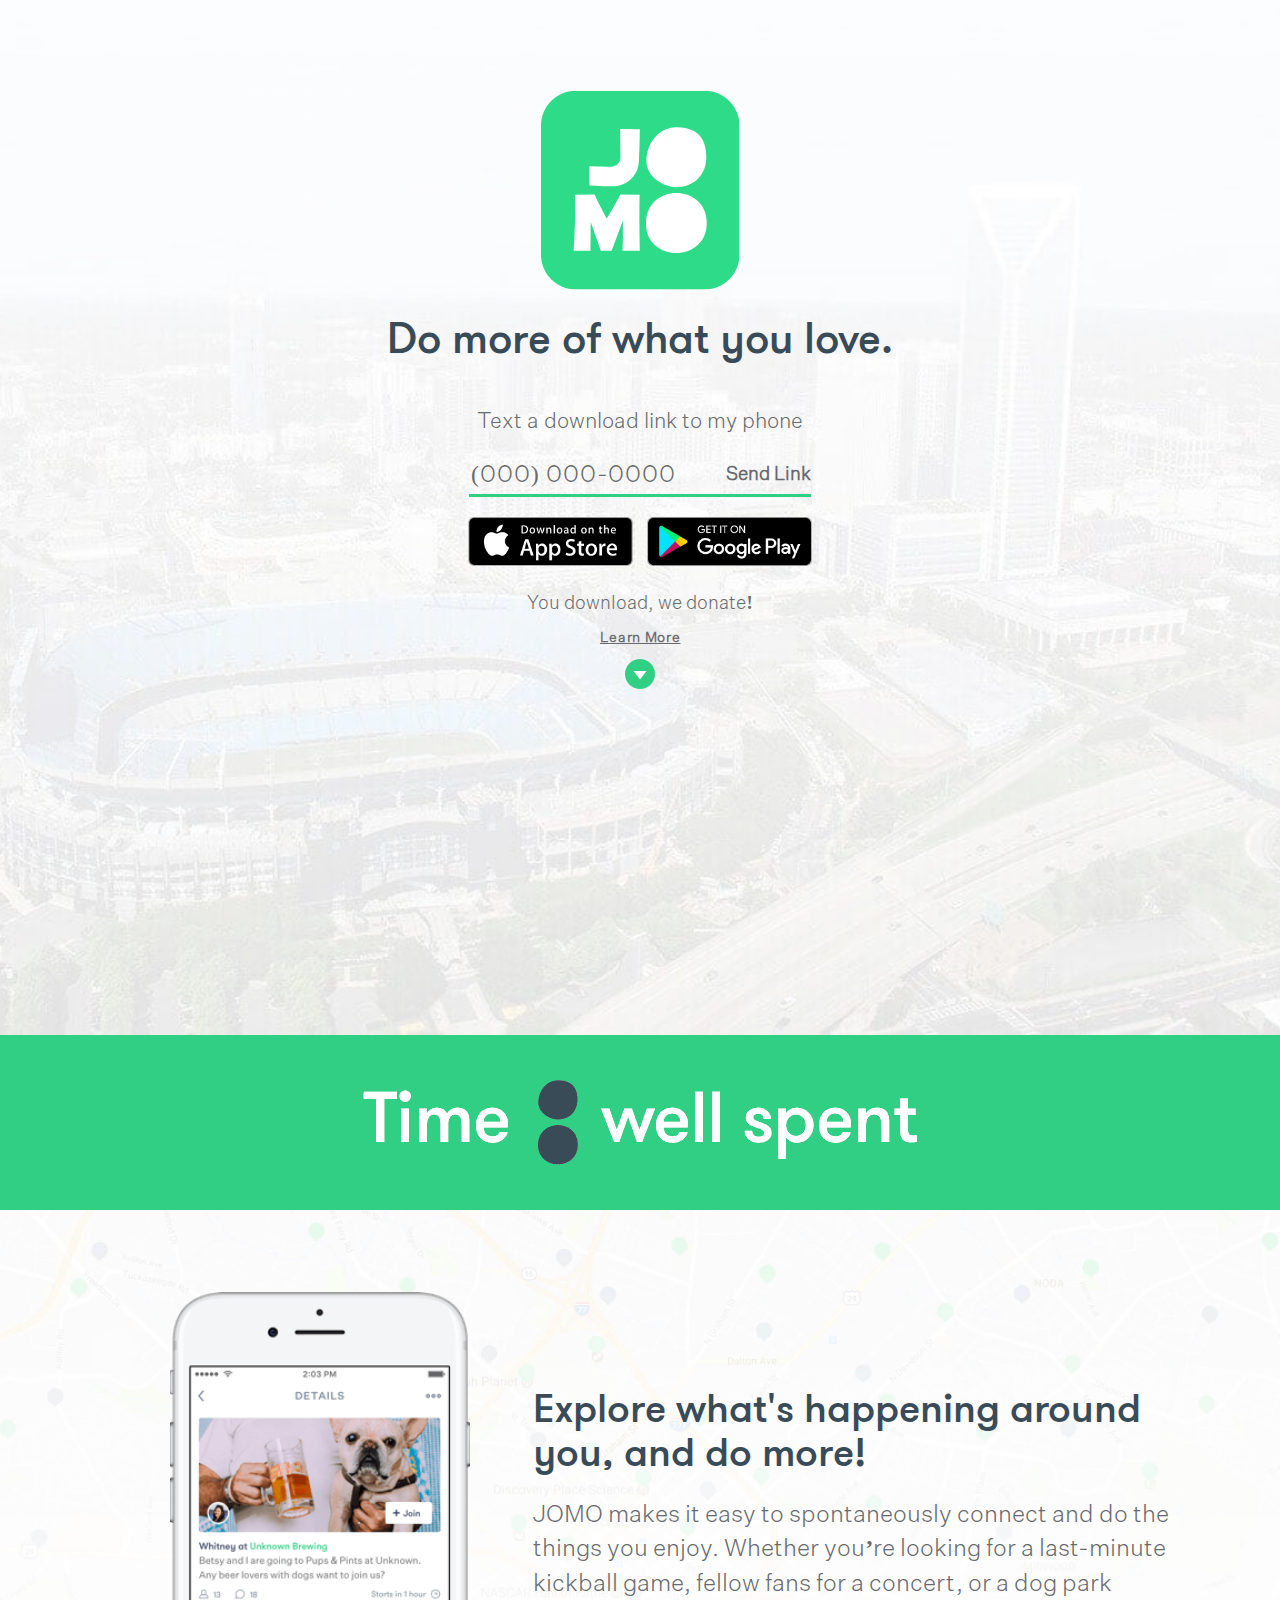
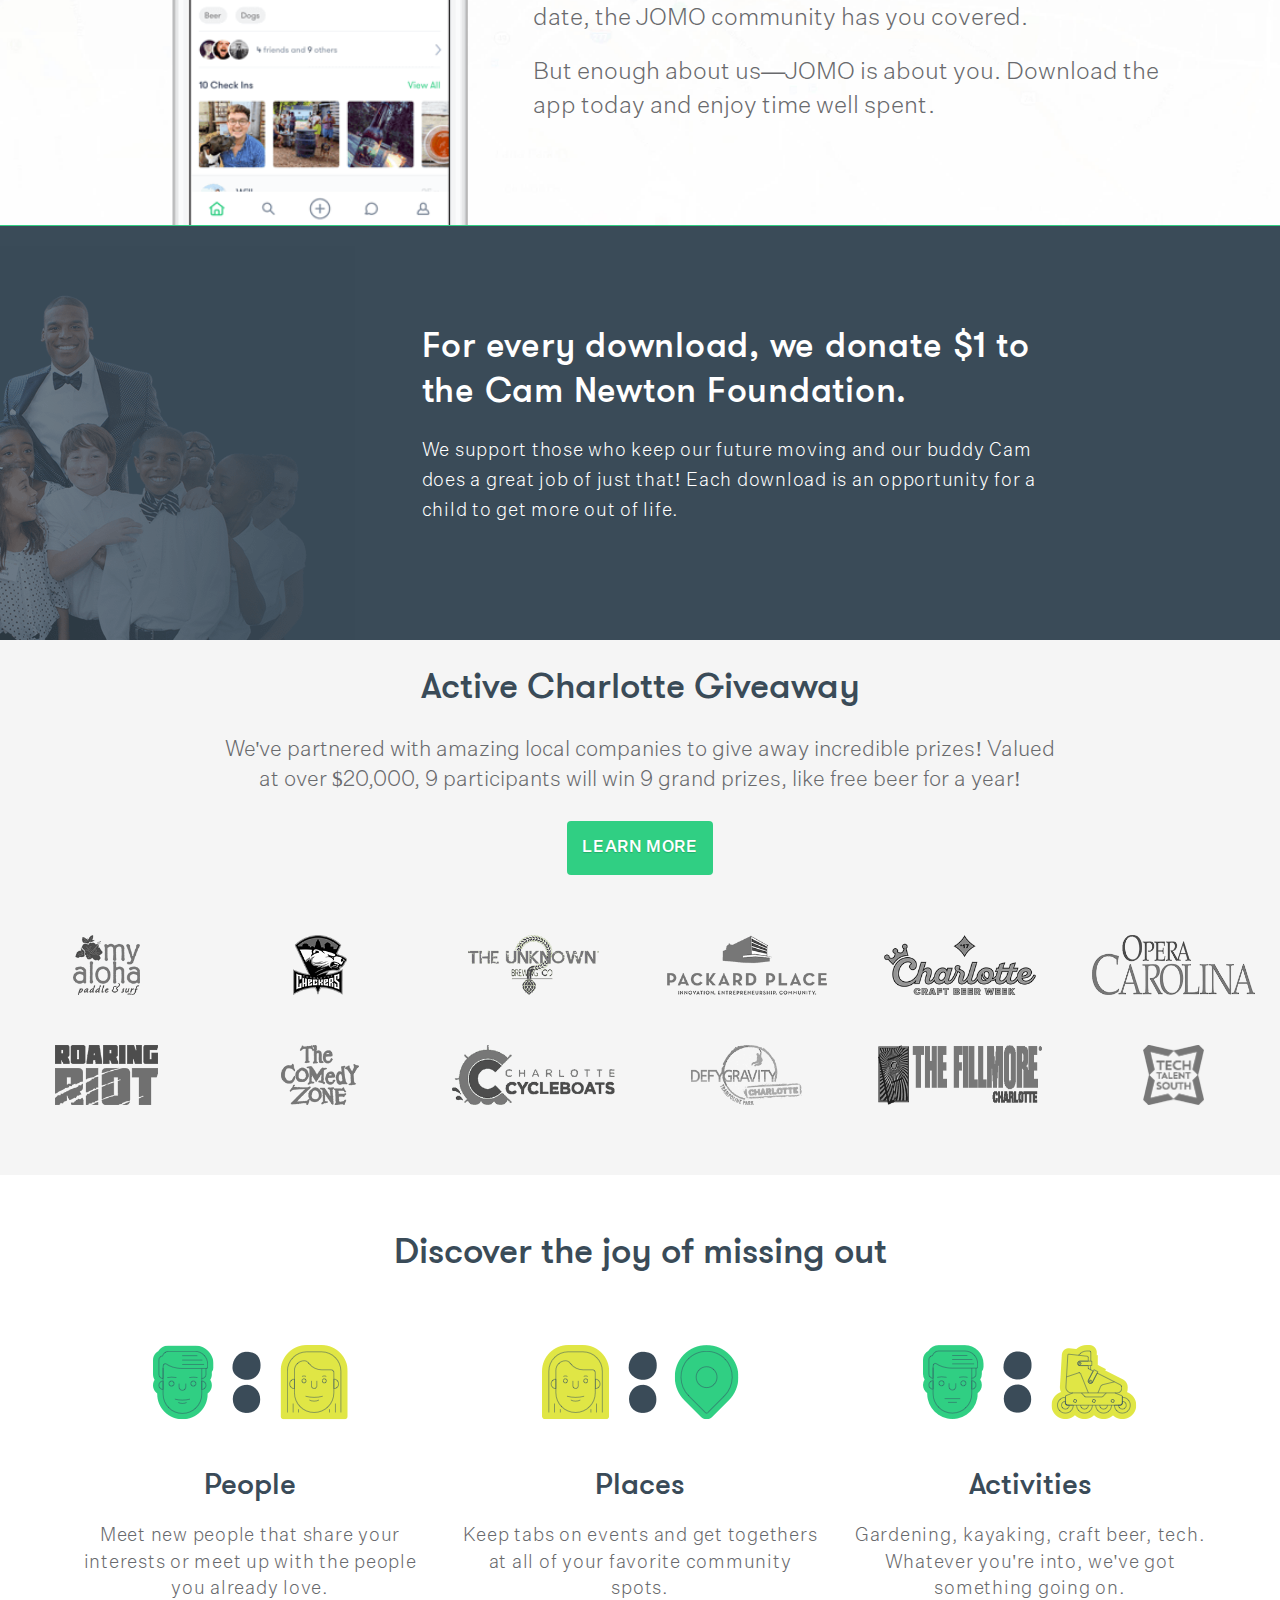
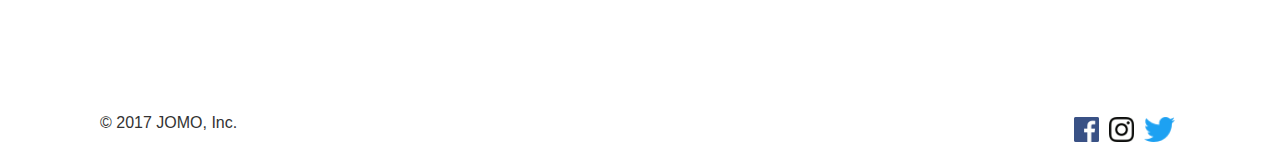
==== commit 88ffe3b9: "Fixing files" ====
--- a/public/index.html
+++ b/public/index.html
@@ -4,20 +4,6 @@
       "http://www.w3.org/TR/html4/strict.dtd">
 <html>
 	<head profile="http://www.w3.org/TR/html4/strict.dtd">
-		<meta charset="utf-8">
-		<meta name="viewport" content="width=device-width, initial-scale=1">
-		<link rel="icon" type="image/png" href="images/jomo_colon_favicon_16x16.png" style="width: 15px;">
-		<title>JOMO - Joy of Missing Out</title>
-		<!-- Latest compiled and minified CSS -->
-    <link rel="stylesheet" href="https://maxcdn.bootstrapcdn.com/bootstrap/3.3.7/css/bootstrap.min.css" integrity="sha384-BVYiiSIFeK1dGmJRAkycuHAHRg32OmUcww7on3RYdg4Va+PmSTsz/K68vbdEjh4u" crossorigin="anonymous">
-    <link rel="stylesheet" href="css/style.css">
-		<link rel="stylesheet" href="css/responsive.css">
-		<link rel="stylesheet" href="css/top-section.css">
-		<link rel="stylesheet" href="css/cam-foundation.css">
-		<link rel="stylesheet" href="css/partnership.css">
-		<link rel="stylesheet" href="css/map.css">
-		<link rel="stylesheet" href="css/bottom-section.css">
-
 		<!-- Google Analytics -->
 		<script>
 
@@ -30,6 +16,15 @@
 		 	ga('send', 'pageview');
 
 		</script>
+		<meta charset="utf-8">
+		<meta name="viewport" content="width=device-width, initial-scale=1">
+		<meta name="Description" content="JOMO is a free mobile that is geared towards getting people out in their communities, off of their phones, and to become more active. Meet new people and make lasting relationships with those who share similar interests.">
+		<meta name="Keywords" content="jomo, JOMO, app, startup, north carolina, joy, of, missing, out, joy of missing out, jomoapp, active, activity, activities, events, plans, free, mobile, mobile app, time, people, community, places, college, charlotte, wilmington, sports, hockey, football, baseball, beer, soccer, dancing, drinking, friends, basketball, dodgeball, kickball, lacrosse">
+		<link rel="icon" type="image/png" href="images/jomo_colon_favicon_16x16.png" style="width: 15px;">
+		<title>JOMO - Joy of Missing Out</title>
+		<!-- Latest compiled and minified CSS -->
+    	<link rel="stylesheet" href="https://maxcdn.bootstrapcdn.com/bootstrap/3.3.7/css/bootstrap.min.css" integrity="sha384-BVYiiSIFeK1dGmJRAkycuHAHRg32OmUcww7on3RYdg4Va+PmSTsz/K68vbdEjh4u" async crossorigin="anonymous">
+    	<link rel="stylesheet" href="css/style.css" async defer>
 
 		<!-- Facebook Pixel Code -->
 		<script>
@@ -170,47 +165,47 @@
 
 			<div class="partners row">
 				<div class="col-lg-2 col-md-4 col-sm-4 col-xs-6">
-					<a href="http://www.standuplkn.com/"><img class="img-responsive center-block" src="images/partners/jomo_my_aloha_grey_min.png"></a>
-				</div>
-
-				<div class="col-lg-2 col-md-4 col-sm-4 col-xs-6">
-					<a href="http://www.gocheckers.com/"><img class="img-responsive center-block" src="images/partners/jomo_charlotte_checkers_grey_min.png"></a>
-				</div>
-
-				<div class="col-lg-2 col-md-4 col-sm-4 col-xs-6">
-					<a href="http://www.unknownbrewing.com/"><img class="img-responsive center-block" src="images/partners/jomo_unknown_brewing_grey_min.png"></a>
-				</div>
-
-				<div class="col-lg-2 col-md-4 col-sm-4 col-xs-6">
-					<a href="https://www.facebook.com/HQCLT/"><img class="img-responsive center-block" src="images/partners/jomo_packard_place_grey_min.png"></a>
-				</div>
-
-				<div class="col-lg-2 col-md-4 col-sm-4 col-xs-6">
-					<a href="http://charlottecraftbeerweek.org/"><img class="img-responsive center-block" src="images/partners/jomo_charlotte_beer_week_grey_min.png"></a>
-				</div>
-
-				<div class="col-lg-2 col-md-4 col-sm-4 col-xs-6">
-					<a href="https://www.operacarolina.org/"><img class="img-responsive center-block" src="images/partners/jomo_opera_carolina_grey_min.png"></a>
-				</div>
-
-				<div class="col-lg-2 col-md-4 col-sm-4 col-xs-6">
-					<a href="https://roaringriot.com/"><img class="img-responsive center-block" src="images/partners/jomo_roaring_riot_grey_min.png"></a>
-				</div>
-
-				<div class="col-lg-2 col-md-4 col-sm-4 col-xs-6">
-					<a href="https://www.cltcomedyzone.com/"><img class="img-responsive center-block" src="images/partners/jomo_comedy_zone_grey_min.png"></a>
-				</div>
-
-				<div class="col-lg-2 col-md-4 col-sm-4 col-xs-6">
-					<a href="http://www.charlottecycleboats.com/"><img class="img-responsive center-block" src="images/partners/jomo_charlotte_cycleboats_logo_grey_min.png"></a>
-				</div>
-
-				<div class="col-lg-2 col-md-4 col-sm-4 col-xs-6">
-					<a href="http://www.defycharlotte.com/"><img class="img-responsive center-block" src="images/partners/jomo_defy_gravity_grey_min.png"></a>
-				</div>
-
-				<div class="col-lg-2 col-md-4 col-sm-4 col-xs-6">
-					<a href="http://www.fillmorecharlottenc.com/"><img class="img-responsive center-block" src="images/partners/jomo_fillmore_grey_min.png"></a>
+					<a href="http://www.standuplkn.com/"><img class="img-responsive center-block" src="images/partners/jomo_my_aloha_grey_min2.png"></a>
+				</div>
+
+				<div class="col-lg-2 col-md-4 col-sm-4 col-xs-6">
+					<a href="http://www.gocheckers.com/"><img class="img-responsive center-block" src="images/partners/jomo_charlotte_checkers_grey_min2.png"></a>
+				</div>
+
+				<div class="col-lg-2 col-md-4 col-sm-4 col-xs-6">
+					<a href="http://www.unknownbrewing.com/"><img class="img-responsive center-block" src="images/partners/jomo_unknown_brewing_grey_min2.png"></a>
+				</div>
+
+				<div class="col-lg-2 col-md-4 col-sm-4 col-xs-6">
+					<a href="https://www.facebook.com/HQCLT/"><img class="img-responsive center-block" src="images/partners/jomo_packard_place_grey_min2.png"></a>
+				</div>
+
+				<div class="col-lg-2 col-md-4 col-sm-4 col-xs-6">
+					<a href="http://charlottecraftbeerweek.org/"><img class="img-responsive center-block" src="images/partners/jomo_charlotte_beer_week_grey_min2.png"></a>
+				</div>
+
+				<div class="col-lg-2 col-md-4 col-sm-4 col-xs-6">
+					<a href="https://www.operacarolina.org/"><img class="img-responsive center-block" src="images/partners/jomo_opera_carolina_grey_min2.png"></a>
+				</div>
+
+				<div class="col-lg-2 col-md-4 col-sm-4 col-xs-6">
+					<a href="https://roaringriot.com/"><img class="img-responsive center-block" src="images/partners/jomo_roaring_riot_grey_min2.png"></a>
+				</div>
+
+				<div class="col-lg-2 col-md-4 col-sm-4 col-xs-6">
+					<a href="https://www.cltcomedyzone.com/"><img class="img-responsive center-block" src="images/partners/jomo_comedy_zone_grey_min2.png"></a>
+				</div>
+
+				<div class="col-lg-2 col-md-4 col-sm-4 col-xs-6">
+					<a href="http://www.charlottecycleboats.com/"><img class="img-responsive center-block" src="images/partners/jomo_charlotte_cycleboats_logo_grey_min2.png"></a>
+				</div>
+
+				<div class="col-lg-2 col-md-4 col-sm-4 col-xs-6">
+					<a href="http://www.defycharlotte.com/"><img class="img-responsive center-block" src="images/partners/jomo_defy_gravity_grey_min2.png"></a>
+				</div>
+
+				<div class="col-lg-2 col-md-4 col-sm-4 col-xs-6">
+					<a href="http://www.fillmorecharlottenc.com/"><img class="img-responsive center-block" src="images/partners/jomo_fillmore_grey_min2.png"></a>
 				</div>
 
 				<div class="col-lg-2 col-md-4 col-sm-4 col-xs-6">
--- a/public/css/style.css
+++ b/public/css/style.css
@@ -54,3 +54,720 @@
 	font-family: "UntitledSansTest-Light";
 	color: #696a6d;
 }
+
+/* ~~~~~~~~~~ TOP SECTION ~~~~~~~~~~ */
+
+.container-fluid {
+	padding: 0;
+}
+
+.main {
+	background-image: url('../images/jomo_charlotte_background_min.jpg');
+	background-position: center;
+	background-size: cover;
+	background-repeat: no-repeat;
+	text-align: center;
+	height: 115vh;
+	vertical-align: middle;
+	min-height: 600px;
+}
+
+.time-logo-section {
+	vertical-align: middle;
+	margin: 10vh 0;
+}
+
+.jomo-logo {
+	text-align: center;
+	margin-bottom: 3rem;
+}
+
+.time-logo-section h3 {
+	font-size: 32pt;
+	margin-bottom: 4rem;
+}
+
+.sms-text {
+	font-size: 16pt;
+	font-weight: 550;
+}
+
+form {
+	margin-top: 2rem;
+	display: block;
+	position: relative;
+	min-width: 341px;
+	text-align: center;
+}
+
+.form-group {
+	position: relative;
+	margin-bottom: 20px;
+	width: 342px;
+	padding-left: 0 !important;
+	padding-right: 0 !important;
+}
+
+.form-group input {
+	border: 0;
+	outline: none;
+}
+
+.input-group input {
+	background-color: transparent;
+	vertical-align: middle;
+	font-size: 18pt;
+	letter-spacing: .95px;
+	text-align: left;
+	width: 248px;
+}
+
+.input-group {
+	display: table;
+	width: 100%;
+}
+
+.input-group, .input-group-button {
+	display: table-cell;
+	border-bottom: 3px solid #30cf83;
+	text-align: left;
+}
+
+.input-group-button {
+	padding-top: 0;
+	padding-bottom: 0;
+	height: 100%;
+}
+
+.input-group-button input {
+	background-color: transparent;
+	border-radius: 10px;
+	font-weight: 900;
+	font-size: 14pt;
+	vertical-align: middle;
+	padding: 0;
+}
+
+.input-group-button input:active {
+	transform: translateY(2px);
+}
+
+.time-logo-section a {
+	width: 165px;
+	display: inline-block;
+	padding-left: 0px;
+}
+
+.time-logo-section a img:active {
+	transform: translateY(1px);
+}
+
+.apple-link {
+	margin-right: 1rem;
+}
+
+.header-under {
+	margin-top: 2rem;
+}
+
+.header-under p {
+	font-size: 14pt;
+	font-weight: 550;
+}
+
+.header-under input {
+	background-color: transparent;
+	border: 0;
+	border-radius: 0;
+	padding: 0;
+	text-decoration: underline;
+	letter-spacing: 0.05em;
+	line-height: 1.46;
+	font-weight: 900;
+	outline: none;
+	margin-bottom: 1rem;
+}
+
+.downarrow img {
+	width: 30px;
+}
+
+.downarrow {
+	text-align: center;
+}
+
+.downarrow img:hover {
+	cursor: pointer;
+}
+
+/* Time : well spent logo section */
+
+.time-img {
+	background-color: #30cf83;
+	text-align: center;
+}
+
+.time-img img {
+	padding: 15px;
+	margin: 3rem auto;
+	height: fit-content;
+}
+
+/* ~~~~~~~~~~ CAM NEWTON FOUNDATION SECTION ~~~~~~~~~~ */
+
+.cam {
+	background-color: #3a4b58;
+	display: inline-block;
+	width: 100%;
+}
+
+.camlogo {
+	padding: 0;
+}
+
+.camlogo img {
+	float: left;
+	margin-top: 2rem;
+}
+
+.donating {
+	margin-top: 8rem;
+	vertical-align: middle;
+	padding: 0;
+}
+
+.dollar {
+	font-family: "GT-Walsheim-Medium";
+	color: #ffffff;
+	letter-spacing: .75px;
+	margin-bottom: 2rem;
+	line-height: 130%;
+}
+
+.donating h5 {
+	font-family: "UntitledSansTest-Light";
+	color: #ffffff;
+	letter-spacing: .75px;
+	font-size: 16pt;
+	line-height: 1.6;
+}
+
+.prizes {
+	border-right: 2px solid #23AB6A;
+}
+
+.prizes h1 {
+	font-family: 'GT-Walsheim-Medium';
+	color: #ffffff;
+}
+
+/* ~~~~~~~~~~ PARTNERSHIP SECTION ~~~~~~~~~~ */
+
+.partnerships {
+	background-color: #f5f5f5;
+	width: 100%;
+	text-align: center;
+	margin-top: -5px;
+}
+
+.partnerships h1 {
+	text-align: center;
+	margin-top: 3rem;
+	margin-bottom: 2.5rem;
+	color: #3a4b58;
+}
+
+.partnerships p {
+	font-size: 16pt;
+	margin-bottom: 2.5rem;
+	padding-left: 20rem;
+	padding-right: 20rem;
+}
+
+.text-center img {
+	margin-bottom: 4rem;
+}
+
+.partners {
+	text-align: center;
+	margin-top: 3rem;
+	margin-bottom: 3rem;
+	padding-left: 15px;
+	padding-right: 15px;
+}
+
+.partners a img {
+	height: 80px;
+	padding: 10px;
+	margin-bottom: 3rem;
+	vertical-align: middle;
+}
+
+a {
+	text-decoration: none !important;
+}
+
+.prizes-button {
+	margin-bottom: 5rem;
+	font-size: 16px;
+	color: #FFFFFF;
+	letter-spacing: 0.8px;
+	line-height: 24px;
+	text-shadow: 0 1px 1px #23AB6A;
+	background: #30CF83;
+	border-radius: 4px;
+	padding: 1.5rem;
+	font-family: 'UntitledSansTest-Medium';
+	outline: none;
+	border: none;
+	display: inline-block;
+	text-align: center;
+    white-space: nowrap;
+    vertical-align: middle;
+    font-weight: 400;
+    touch-action: manipulation;
+    cursor: pointer;
+}
+
+/* ~~~~~~~~~~ MAP/SCREENSHOT SECTION ~~~~~~~~~~ */
+
+.map {
+	background-image: url('../images/jomo_charlotte_map_pins_min.jpg');
+	background-position: center;
+	background-repeat: no-repeat;
+	background-size: cover;
+	border-bottom: 1px solid #30cf83;
+	margin-top: -5px;
+	width: 100%;
+	display: flex;
+}
+
+.phonemap img {
+	width: 300px;
+	margin-top: 82px;
+}
+
+.phonemap {
+	padding: 0;
+}
+
+.map-info {
+	margin-top: 16rem;
+	vertical-align: middle;
+	padding: 0;
+}
+
+.map-info h1 {
+	font-size: 30pt;
+}
+
+.map-info p {
+	font-size: 18pt;
+	font-weight: 550;
+	margin-top: 20px;
+}
+
+/* ~~~~~~~~~~ BOTTOM SECTION ~~~~~~~~~~ */
+
+.bottom-header h1 {
+	text-align: center;
+	padding-top: 40px;
+	margin-bottom: 50px;
+	background-color: transparent;
+}
+
+.bottom {
+	text-align: center;
+}
+
+.bottom-info img, .bottom-info h2 {
+	padding-bottom: 10px;
+}
+
+.bottom-info h5 {
+	line-height: 140%;
+	letter-spacing: .75px;
+	font-size: 14pt;
+}
+
+.bottom-info {
+	margin-bottom: 100px;
+}
+
+.footer {
+	margin-bottom: 20px;
+	padding-right: 10rem;
+	padding-left: 10rem;
+}
+
+.footer p {
+	float: left;
+	vertical-align: middle;
+	font-size: 12pt;
+}
+
+.footer a {
+	float: right;
+	display: inline-block;
+	padding: .5rem;
+}
+
+.footer a img {
+	height: 25px;
+}
+
+/* ~~~~~~~~~~ RESPONSIVE SECTION ~~~~~~~~~~ */
+
+@media (max-width: 1363px) {
+
+	.donating h5 {
+		font-size: 14pt !important;
+	}
+
+}
+
+@media (max-width: 1301px) {
+
+	.dollar {
+		font-size: 26pt;
+	}
+
+}
+
+@media (max-width: 1199px) {
+
+	.map-info p {
+		font-size: 16pt !important;
+	}
+
+}
+
+@media (max-width: 1169px) {
+
+	.donating {
+		margin-right: 0rem !important;
+	}
+
+	.phonemap h1 {
+		font-size: 28pt;
+	}
+
+	.phonemap p {
+		font-size: 18pt !important;
+	}
+
+}
+
+@media (max-width: 1143px) {
+
+	.dollar {
+		font-size: 24pt;
+	}
+
+}
+
+
+@media (max-width: 1131px) {
+
+	.map-info h1, .map-info p {
+		margin-left: 5rem !important;
+	}
+
+}
+
+@media (max-width: 1047px) {
+
+	.map-info h1 {
+		font-size: 28pt !important;
+	}
+
+	.partnerships p {
+		padding-right: 8rem !important;
+		padding-left: 8rem !important;
+	}
+
+}
+
+@media (max-width: 991px) {
+
+	.time-logo-section {
+		margin-right: 0rem !important;
+		margin-bottom: 2rem;
+		padding-left: 0rem !important;
+		padding-right: 0rem !important;
+		text-align: center;
+	}
+
+	.time-logo-section h3 {
+		padding-right: 10rem !important;
+		padding-left: 10rem !important;
+		margin-bottom: 2rem;
+	}
+
+	.time-logo-section a {
+		padding-top: 0 !important;
+		padding-bottom: 0 !important;
+	}
+
+	.play-link img, .apple-link img {
+		padding-right: 0px !important;
+	}
+
+	.apple-link {
+		margin-right: 10px;
+	}
+
+	.phonemap {
+		text-align: center;
+	}
+
+	.phonemap img {
+		margin-top: 12px !important;
+	}
+
+	.map-info {
+		margin-bottom: 2rem !important;
+		margin-top: 2rem !important;
+		margin-left: 0rem !important;
+		padding-left: 1rem !important;
+		padding-right: 1rem !important;
+		text-align: center;
+	}
+
+	.map-info h1, .map-info p {
+		margin-left: 0 !important;
+	}
+
+	.map-info p {
+		padding-right: 10rem !important;
+		padding-left: 10rem !important; 
+	}
+
+	.donating {
+		margin-top: 0 !important;
+		margin-left: 0px !important;
+		background-color: #30cf83;
+	}
+
+	.dollar {
+		text-align: center;
+		font-size: 24pt;
+		margin-top: 1rem !important;
+		margin-left: 2rem !important;
+		margin-right: 2rem !important;
+	}
+
+	.footer {
+		margin-top: 2rem;
+	}
+
+}
+
+@media (max-width: 876px) {
+
+	.partnerships p {
+		font-size: 14pt !important;
+	}
+
+}
+
+@media (max-width: 823px) {
+
+	.time-logo-section h3, #phone, #phone input {
+		font-size: 16pt;
+	}
+
+}
+
+@media (max-width: 767px) {
+
+	.map-info h1 {
+		margin-top: 0rem !important;
+		margin-bottom: 0rem !important;
+	}
+
+	.map-info {
+		margin-top: 5rem !important;
+		margin-bottom: 5rem !important;
+	}
+
+	.donating {
+		margin-right: 0rem !important;
+	}
+
+	.dollar {
+		font-size: 20pt;
+	}
+
+	.phonemap img, .footer p, .footer a {
+		text-align: center;
+	}
+
+}
+
+@media (max-width: 686px) {
+
+	.map-info h1 {
+		font-size: 24pt !important;
+	}
+
+}
+
+@media (max-width: 667px) {
+
+	.footer {
+		padding-right: 10rem !important;
+		padding-left: 10rem !important;
+	}
+
+}
+
+@media (max-width: 590px) {
+
+	.text-sms, .form-group, .sms-text {
+		display: none;
+	}
+
+	.time-img img {
+		height: 60px !important;
+	}
+
+	.partnerships p {
+		padding-left: 2rem !important;
+		padding-right: 2rem !important;
+	}
+
+}
+
+@media (max-width: 579px) {
+
+	.time-logo-section h3 {
+		padding-left: 2rem !important;
+		padding-right: 2rem !important;
+	}
+
+}
+
+@media (max-width: 557px) {
+
+	.map-info h1 {
+		font-size: 22pt !important;
+	}
+
+}
+
+@media (max-width: 512px) {
+
+	.map-info h1 {
+		font-size: 20pt !important;
+	}
+
+}
+
+@media (max-width: 507px) {
+
+	.footer {
+		padding-left: 3rem !important;
+		padding-right: 3rem !important;
+	}
+
+	.partners a img {
+		height: 65px !important;
+	}
+
+}
+
+@media (max-width: 490px) {
+
+	.dollar {
+		font-size: 18pt;
+	}
+
+}
+
+@media (max-width: 430px) {
+
+	.partnerships p {
+		font-size: 12pt !important;
+	}
+
+	.jomo-logo {
+		height: 150px !important;
+	}
+
+	.time-logo-section h3 {
+		font-size: 30pt !important;
+	}
+
+}
+
+@media (max-width: 413px) {
+
+	.partners a img {
+		height: 65px !important;
+		margin-bottom: 1rem !important;
+	}
+
+}
+
+@media (max-width: 367px) {
+
+	.footer {
+		padding-right: 1rem !important;
+		padding-left: 1rem !important;
+	}
+
+}
+
+@media (max-width: 359px) {
+
+	.apple-link {
+		margin-right: 0 !important;
+	}
+
+}
+
+@media (max-width: 350px) {
+
+	.partners a img {
+		height: 60px !important;
+	}
+
+}
+
+@media (max-width: 340px) {
+
+	.dollar {
+		font-size: 16pt;
+	}
+
+}
+
+@media (max-width: 333px) {
+
+	.time-logo-section a, .apple-link, .play-link {
+		padding: 0 !important;
+	}
+
+	.time-logo-section, .time-logo-section h3, .jomo-logo {
+		margin-bottom: 2rem !important;
+	}
+
+	.jomo-logo {
+		height: 130px !important;
+	}
+
+	.time-logo-section {
+		margin: 8vh 0 !important;
+	}
+
+	.time-logo-section h3 {
+		font-size: 26pt !important;
+	}
+
+	.partnerships p {
+		padding-left: 1rem !important;
+		padding-right: 1rem !important;
+	}
+
+}